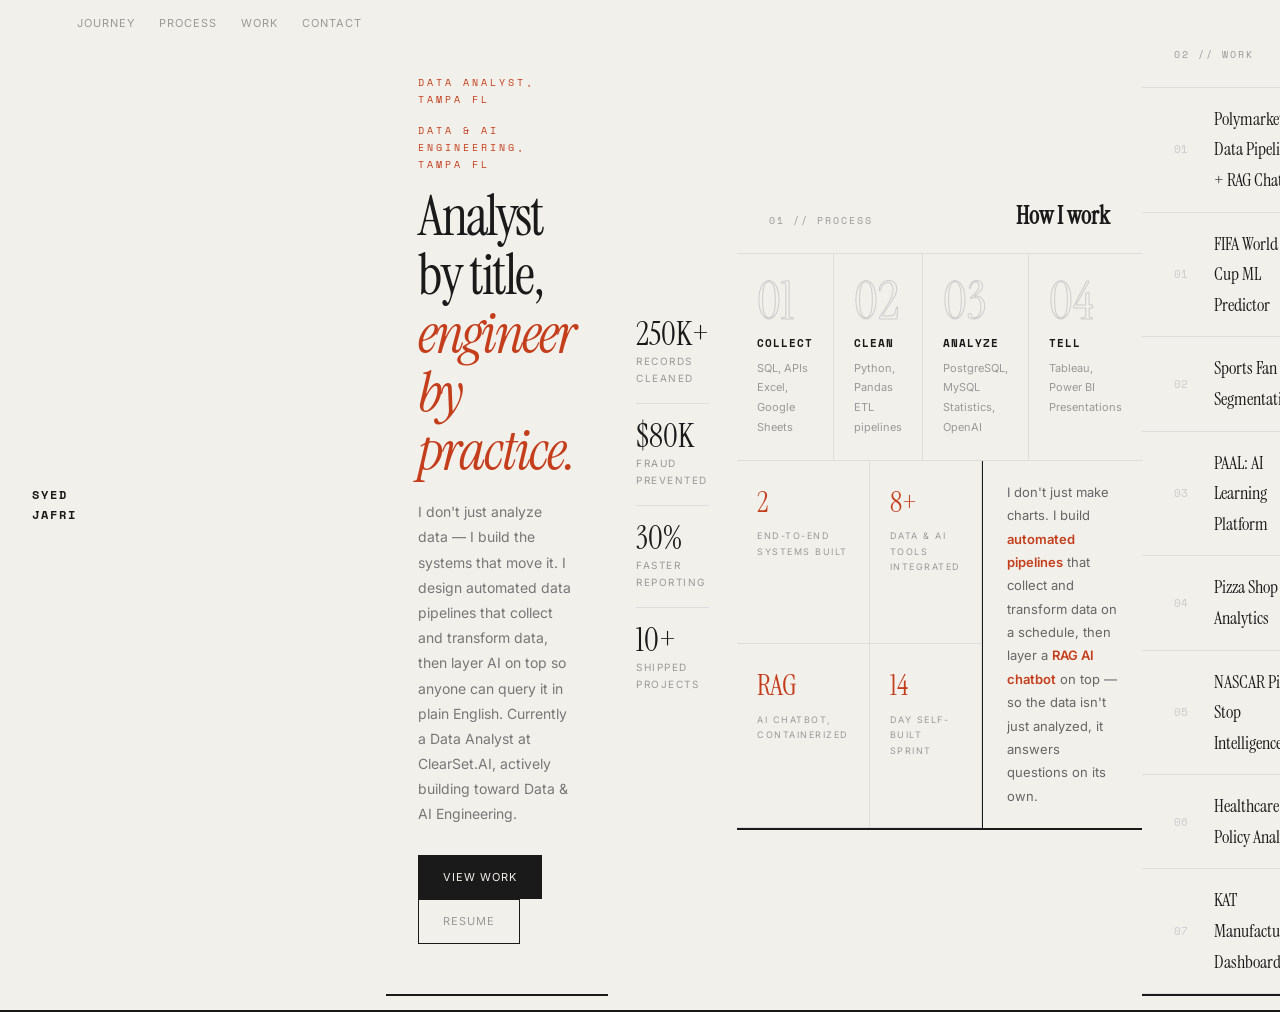
==== index.html @ 68abeccd "Revise hero section and add Polymarket project Updated hero section content and added new project li" ====
<!DOCTYPE html>
<html lang="en">
<head>
    <!-- Google tag (gtag.js) -->
<script async src="https://www.googletagmanager.com/gtag/js?id=G-CS3M7WJYBJ"></script>
<script>
  window.dataLayer = window.dataLayer || [];
  function gtag(){dataLayer.push(arguments);}
  gtag('js', new Date());
  gtag('config', 'G-CS3M7WJYBJ');
</script>

  <meta charset="UTF-8">
  <meta name="viewport" content="width=device-width, initial-scale=1.0">
  <title>Syed Ijtaba Jafri | Data Analyst</title>
  <meta name="description" content="Data analyst portfolio of Syed Ijtaba Jafri. SQL, Python, Tableau, Power BI.">
  <link rel="stylesheet" href="style.css">
</head>
<body>

<!-- NAV -->
<nav class="nav">
  <a href="#" class="nav-name">Syed Jafri</a>
  <div class="nav-links">
   <div class="nav-links">
    <a href="journey.html">Journey</a>
    <a href="#process">Process</a>
    <a href="#work">Work</a>
    <a href="#contact">Contact</a>
  </div>

<!-- HERO -->
<section class="hero">
  <div class="hero-main">
    <div class="hero-kicker">Data analyst, Tampa FL</div>
   <div class="hero-kicker">Data & AI Engineering, Tampa FL</div>
    <h1 class="hero-headline">Analyst by title,<br><em>engineer by practice.</em></h1>
    <p class="hero-desc">I don't just analyze data — I build the systems that move it. I design automated data pipelines that collect and transform data, then layer AI on top so anyone can query it in plain English. Currently a Data Analyst at ClearSet.AI, actively building toward Data & AI Engineering.</p>
      <a href="#work" class="btn primary">View work</a>
      <a href="Syed_Jafri_Resume.pdf" class="btn" target="_blank">Resume</a>
    </div>
  </div>
  <div class="hero-divider"></div>
  <div class="hero-sidebar">
    <div class="hero-stat">
      <div class="hero-stat-num">250K+</div>
      <div class="hero-stat-label">Records cleaned</div>
    </div>
    <div class="hero-stat">
      <div class="hero-stat-num">$80K</div>
      <div class="hero-stat-label">Fraud prevented</div>
    </div>
    <div class="hero-stat">
      <div class="hero-stat-num">30%</div>
      <div class="hero-stat-label">Faster reporting</div>
    </div>
    <div class="hero-stat">
      <div class="hero-stat-num">10+</div>
      <div class="hero-stat-label">Shipped projects</div>
    </div>
  </div>
</section>

<!-- MARQUEE -->
<div class="marquee">
<div class="marquee-inner">Python &bull; SQL &bull; dbt &bull; Airflow &bull; DuckDB &bull; Docker &bull; FastAPI &bull; RAG &bull; Vector DBs &bull; Gemini &bull; Chroma &bull; Pandas &bull; Tableau &bull; Power BI &nbsp;&nbsp;&nbsp;&nbsp;&nbsp;&nbsp; Python &bull; SQL &bull; dbt &bull; Airflow &bull; DuckDB &bull; Docker &bull; FastAPI &bull; RAG &bull; Vector DBs &bull; Gemini &bull; Chroma &bull; Pandas &bull; Tableau &bull; Power BI &nbsp;&nbsp;&nbsp;&nbsp;&nbsp;&nbsp;</div></div>

<!-- PROCESS -->
<section class="section" id="process">
  <div class="section-head">
    <span class="section-num">01 // Process</span>
    <h2 class="section-title">How I work</h2>
  </div>
  <div class="process-grid">
    <div class="process-step">
      <div class="process-num">01</div>
      <div class="process-name">Collect</div>
      <div class="process-tools">SQL, APIs<br>Excel, Google Sheets</div>
    </div>
    <div class="process-step">
      <div class="process-num">02</div>
      <div class="process-name">Clean</div>
      <div class="process-tools">Python, Pandas<br>ETL pipelines</div>
    </div>
    <div class="process-step">
      <div class="process-num">03</div>
      <div class="process-name">Analyze</div>
      <div class="process-tools">PostgreSQL, MySQL<br>Statistics, OpenAI</div>
    </div>
    <div class="process-step">
      <div class="process-num">04</div>
      <div class="process-name">Tell</div>
      <div class="process-tools">Tableau, Power BI<br>Presentations</div>
    </div>
  </div>
  <div class="impact-row">
    <div class="impact-stats">
     <div class="impact-stat">
        <div class="impact-stat-num">2</div>
        <div class="impact-stat-label">End-to-end systems built</div>
      </div>
      <div class="impact-stat">
        <div class="impact-stat-num">8+</div>
        <div class="impact-stat-label">Data & AI tools integrated</div>
      </div>
      <div class="impact-stat">
        <div class="impact-stat-num">RAG</div>
        <div class="impact-stat-label">AI chatbot, containerized</div>
      </div>
      <div class="impact-stat">
        <div class="impact-stat-num">14</div>
        <div class="impact-stat-label">Day self-built sprint</div>
      </div>
    </div>
    <div class="impact-divider"></div>
    <div class="impact-text">
<p>I don't just make charts. I build <strong>automated pipelines</strong> that collect and transform data on a schedule, then layer a <strong>RAG AI chatbot</strong> on top — so the data isn't just analyzed, it answers questions on its own.</p>    </div>
  </div>
</section>

<!-- PROJECTS -->
<section class="section" id="work">
  <div class="section-head">
    <span class="section-num">02 // Work</span>
    <h2 class="section-title">Projects</h2>
  </div>
    
<a href="journey.html" class="project-item">
    <span class="proj-idx">01</span>
    <span class="proj-name">Polymarket Data Pipeline + RAG Chatbot</span>
    <span class="proj-tags">Airflow, dbt, RAG, Docker</span>
    <span class="proj-year">2026</span>
    <span class="proj-arrow">&#8599;</span>
  </a>
    
  <a href="project-worldcup.html" class="project-item">
    <span class="proj-idx">01</span>
    <span class="proj-name">FIFA World Cup ML Predictor</span>
    <span class="proj-tags">Python, scikit-learn</span>
    <span class="proj-year">2025</span>
    <span class="proj-arrow">&#8599;</span>
  </a>

  <a href="project-sports.html" class="project-item">
    <span class="proj-idx">02</span>
    <span class="proj-name">Sports Fan Segmentation</span>
    <span class="proj-tags">MySQL, Tableau</span>
    <span class="proj-year">2025</span>
    <span class="proj-arrow">&#8599;</span>
  </a>

  <a href="project-paal.html" class="project-item">
    <span class="proj-idx">03</span>
    <span class="proj-name">PAAL: AI Learning Platform</span>
    <span class="proj-tags">React, OpenAI</span>
    <span class="proj-year">2025</span>
    <span class="proj-arrow">&#8599;</span>
  </a>

  <a href="project-pizza.html" class="project-item">
    <span class="proj-idx">04</span>
    <span class="proj-name">Pizza Shop Analytics</span>
    <span class="proj-tags">PostgreSQL, Power BI</span>
    <span class="proj-year">2025</span>
    <span class="proj-arrow">&#8599;</span>
  </a>

  <a href="project-nascar.html" class="project-item">
    <span class="proj-idx">05</span>
    <span class="proj-name">NASCAR Pit Stop Intelligence</span>
    <span class="proj-tags">Tableau, ETL</span>
    <span class="proj-year">2025</span>
    <span class="proj-arrow">&#8599;</span>
  </a>

  <a href="project-healthcare.html" class="project-item">
    <span class="proj-idx">06</span>
    <span class="proj-name">Healthcare Policy Analysis</span>
    <span class="proj-tags">Excel, VLOOKUP</span>
    <span class="proj-year">2024</span>
    <span class="proj-arrow">&#8599;</span>
  </a>

  <a href="project-manufacturing.html" class="project-item">
    <span class="proj-idx">07</span>
    <span class="proj-name">KAT Manufacturing Dashboard</span>
    <span class="proj-tags">Tableau, $100M rev</span>
    <span class="proj-year">2024</span>
    <span class="proj-arrow">&#8599;</span>
  </a>
</section>

<!-- WORK EXPERIENCE -->
<section class="section">
  <div class="section-head">
    <span class="section-num">03 // Experience</span>
    <h2 class="section-title">Company &amp; Research Work</h2>
  </div>

  <div class="project-item" style="cursor: default;">
    <span class="proj-idx">&#9670;</span>
    <span class="proj-name">Cluster Analysis Dashboard</span>
    <span class="proj-tags">Python, Power BI, OpenAI</span>
    <span class="proj-year">ClearSet.AI</span>
    <span class="proj-arrow"></span>
  </div>

  <div class="project-item" style="cursor: default;">
    <span class="proj-idx">&#9670;</span>
    <span class="proj-name">Research Data Dashboard</span>
    <span class="proj-tags">Power BI, Excel</span>
    <span class="proj-year">REACH Lab</span>
    <span class="proj-arrow"></span>
  </div>

  <div class="project-item" style="cursor: default;">
    <span class="proj-idx">&#9670;</span>
    <span class="proj-name">Visa Fraud Detection</span>
    <span class="proj-tags">SQL, Excel</span>
    <span class="proj-year">Veralegal</span>
    <span class="proj-arrow"></span>
  </div>
</section>

<!-- CONTACT -->
<footer class="footer" id="contact">
  <div class="footer-headline">Let's talk <em>data.</em></div>
  <div class="footer-links">
    <a href="mailto:syedijtaba.ij@gmail.com">syedijtaba.ij@gmail.com</a><br>
    <a href="https://linkedin.com/in/ijtabajafri" target="_blank">LinkedIn</a><br>
    <a href="https://github.com/syed-j" target="_blank">GitHub</a><br>
    <a href="Syed_Jafri_Resume.pdf" target="_blank">Download resume</a>
  </div>
</footer>

</body>
</html>
---- style.css ----
@import url('https://fonts.googleapis.com/css2?family=Instrument+Serif:ital@0;1&family=Space+Mono:wght@400;700&family=Inter:wght@400;500;600&display=swap');

*, *::before, *::after {
  margin: 0;
  padding: 0;
  box-sizing: border-box;
}

:root {
  --bg: #f2f0eb;
  --text: #1a1a1a;
  --accent: #c43e1c;
  --muted: #777;
  --faint: #999;
  --ghost: #ccc;
  --border: #1a1a1a;
  --border-light: #ddd;
  --card-bg: #fff;
  --serif: 'Instrument Serif', serif;
  --mono: 'Space Mono', monospace;
  --sans: 'Inter', system-ui, sans-serif;
}

html {
  scroll-behavior: smooth;
}

body {
  background: var(--bg);
  color: var(--text);
  font-family: var(--sans);
  font-size: 14px;
  line-height: 1.7;
  -webkit-font-smoothing: antialiased;
}

a {
  color: inherit;
  text-decoration: none;
}

img {
  max-width: 100%;
  display: block;
}

/* NAV */
.nav {
  display: flex;
  justify-content: space-between;
  align-items: center;
  padding: 14px 32px;
  border-bottom: 2px solid var(--border);
  position: sticky;
  top: 0;
  background: var(--bg);
  z-index: 100;
}

.nav-name {
  font-family: var(--mono);
  font-size: 12px;
  font-weight: 700;
  text-transform: uppercase;
  letter-spacing: 2px;
}

.nav-links {
  display: flex;
  gap: 24px;
}

.nav-links a {
  font-family: var(--sans);
  font-size: 11px;
  color: var(--faint);
  text-transform: uppercase;
  letter-spacing: 1px;
  transition: color 0.2s;
}

.nav-links a:hover {
  color: var(--text);
}

/* HERO */
.hero {
  display: grid;
  grid-template-columns: 5fr 1px 2fr;
  border-bottom: 2px solid var(--border);
}

.hero-main {
  padding: 60px 32px 50px;
}

.hero-divider {
  background: var(--border);
}

.hero-sidebar {
  padding: 28px;
  display: flex;
  flex-direction: column;
  justify-content: center;
}

.hero-kicker {
  font-family: var(--mono);
  font-size: 10px;
  color: var(--accent);
  text-transform: uppercase;
  letter-spacing: 3px;
  margin-bottom: 14px;
}

.hero-headline {
  font-family: var(--serif);
  font-size: 56px;
  font-weight: 400;
  line-height: 1.05;
  letter-spacing: -2px;
  margin-bottom: 18px;
}

.hero-headline em {
  font-style: italic;
  color: var(--accent);
}

.hero-desc {
  font-size: 14px;
  color: var(--muted);
  line-height: 1.8;
  max-width: 480px;
  margin-bottom: 28px;
}

.hero-btns {
  display: flex;
  gap: 12px;
}

.btn {
  font-family: var(--mono);
  font-size: 11px;
  text-transform: uppercase;
  letter-spacing: 1px;
  padding: 12px 24px;
  border: 1.5px solid var(--border);
  background: none;
  color: var(--text);
  cursor: pointer;
  transition: background 0.2s, color 0.2s;
  text-decoration: none;
  display: inline-block;
}

.btn:hover {
  background: var(--text);
  color: var(--bg);
}

.btn.primary {
  background: var(--text);
  color: var(--bg);
}

.btn.primary:hover {
  background: var(--accent);
  border-color: var(--accent);
}

.hero-stat {
  padding: 16px 0;
  border-bottom: 0.5px solid var(--border-light);
}

.hero-stat:last-child {
  border-bottom: none;
}

.hero-stat-num {
  font-family: var(--serif);
  font-size: 32px;
  line-height: 1;
}

.hero-stat-label {
  font-family: var(--sans);
  font-size: 10px;
  color: var(--faint);
  text-transform: uppercase;
  letter-spacing: 1.5px;
  margin-top: 3px;
}

/* MARQUEE */
.marquee {
  overflow: hidden;
  padding: 11px 0;
  border-bottom: 2px solid var(--border);
  white-space: nowrap;
  background: var(--text);
}

.marquee-inner {
  display: inline-block;
  animation: marquee-scroll 25s linear infinite;
  font-family: var(--mono);
  font-size: 11px;
  color: var(--bg);
  letter-spacing: 3px;
  text-transform: uppercase;
  opacity: 0.6;
}

@keyframes marquee-scroll {
  0% { transform: translateX(0); }
  100% { transform: translateX(-50%); }
}

/* SECTIONS */
.section {
  border-bottom: 2px solid var(--border);
}

.section-head {
  display: flex;
  justify-content: space-between;
  align-items: baseline;
  padding: 16px 32px;
  border-bottom: 0.5px solid var(--border-light);
}

.section-num {
  font-family: var(--mono);
  font-size: 10px;
  color: var(--faint);
  text-transform: uppercase;
  letter-spacing: 2px;
}

.section-title {
  font-family: var(--serif);
  font-size: 24px;
}

/* PROCESS */
.process-grid {
  display: grid;
  grid-template-columns: repeat(4, 1fr);
}

.process-step {
  padding: 22px 20px;
  border-right: 1px solid var(--border-light);
}

.process-step:last-child {
  border-right: none;
}

.process-num {
  font-family: var(--serif);
  font-size: 52px;
  color: var(--bg);
  -webkit-text-stroke: 1px var(--ghost);
  line-height: 1;
  margin-bottom: 6px;
}

.process-name {
  font-family: var(--mono);
  font-size: 11px;
  font-weight: 700;
  text-transform: uppercase;
  letter-spacing: 1px;
  margin-bottom: 6px;
}

.process-tools {
  font-size: 11px;
  color: var(--faint);
  line-height: 1.8;
}

/* IMPACT ROW */
.impact-row {
  display: grid;
  grid-template-columns: 1fr 1px 2fr;
  border-top: 1px solid var(--border-light);
}

.impact-stats {
  display: grid;
  grid-template-columns: 1fr 1fr;
}

.impact-divider {
  background: var(--border);
}

.impact-stat {
  padding: 18px 20px;
  border-right: 0.5px solid var(--border-light);
  border-bottom: 0.5px solid var(--border-light);
}

.impact-stat-num {
  font-family: var(--serif);
  font-size: 28px;
  color: var(--accent);
}

.impact-stat-label {
  font-family: var(--sans);
  font-size: 9px;
  color: var(--faint);
  text-transform: uppercase;
  letter-spacing: 1.5px;
  margin-top: 2px;
}

.impact-text {
  padding: 20px 24px;
  display: flex;
  align-items: center;
}

.impact-text p {
  font-size: 13px;
  color: #666;
  line-height: 1.8;
}

.impact-text strong {
  color: var(--accent);
  font-weight: 600;
}

/* PROJECT LIST */
.project-item {
  display: grid;
  grid-template-columns: 40px 1fr 180px 80px 30px;
  align-items: center;
  padding: 16px 32px;
  border-bottom: 0.5px solid var(--border-light);
  transition: background 0.15s, padding-left 0.15s;
  text-decoration: none;
  color: var(--text);
}

.project-item:hover {
  background: rgba(0, 0, 0, 0.02);
  padding-left: 40px;
}

.proj-idx {
  font-family: var(--mono);
  font-size: 11px;
  color: var(--ghost);
}

.proj-name {
  font-family: var(--serif);
  font-size: 18px;
}

.proj-tags {
  font-family: var(--mono);
  font-size: 10px;
  color: #aaa;
  text-align: right;
}

.proj-year {
  font-family: var(--sans);
  font-size: 11px;
  color: var(--ghost);
  text-align: right;
}

.proj-arrow {
  color: var(--accent);
  font-size: 16px;
  text-align: right;
  transition: transform 0.2s;
}

.project-item:hover .proj-arrow {
  transform: translate(3px, -3px);
}

/* FOOTER / CONTACT */
.footer {
  padding: 32px;
  display: flex;
  justify-content: space-between;
  align-items: center;
}

.footer-headline {
  font-family: var(--serif);
  font-size: 32px;
}

.footer-headline em {
  font-style: italic;
  color: var(--accent);
}

.footer-links {
  font-family: var(--mono);
  font-size: 10px;
  color: var(--faint);
  text-align: right;
  line-height: 2.4;
  text-transform: uppercase;
  letter-spacing: 1px;
}

.footer-links a {
  border-bottom: 1px solid var(--border-light);
  transition: border-color 0.2s, color 0.2s;
}

.footer-links a:hover {
  color: var(--accent);
  border-color: var(--accent);
}

/* ===========================
   PROJECT DETAIL PAGES
   =========================== */

.detail-hero {
  padding: 20px 32px 28px;
  border-bottom: 2px solid var(--border);
}

.detail-back {
  font-family: var(--mono);
  font-size: 10px;
  color: var(--accent);
  text-transform: uppercase;
  letter-spacing: 1px;
  display: inline-flex;
  align-items: center;
  gap: 6px;
  margin-bottom: 16px;
  transition: gap 0.2s;
}

.detail-back:hover {
  gap: 10px;
}

.detail-title {
  font-family: var(--serif);
  font-size: 36px;
  letter-spacing: -1px;
  margin-bottom: 8px;
  line-height: 1.15;
}

.detail-subtitle {
  font-size: 14px;
  color: var(--muted);
  line-height: 1.7;
  max-width: 640px;
  margin-bottom: 16px;
}

.detail-meta {
  font-family: var(--mono);
  font-size: 10px;
  color: #aaa;
  display: flex;
  flex-wrap: wrap;
  gap: 16px;
}

.detail-tags {
  display: flex;
  flex-wrap: wrap;
  gap: 8px;
  margin-top: 16px;
}

.detail-tag {
  font-family: var(--mono);
  font-size: 10px;
  padding: 4px 10px;
  border: 1px solid var(--border-light);
  text-transform: uppercase;
  letter-spacing: 1px;
  color: var(--muted);
}

/* Stats bar */
.detail-stats-bar {
  display: grid;
  grid-template-columns: repeat(auto-fit, minmax(100px, 1fr));
  border-bottom: 2px solid var(--border);
}

.detail-stat {
  padding: 20px 24px;
  border-right: 0.5px solid var(--border-light);
  text-align: center;
}

.detail-stat:last-child {
  border-right: none;
}

.detail-stat-num {
  font-family: var(--serif);
  font-size: 28px;
  color: var(--accent);
  line-height: 1;
}

.detail-stat-label {
  font-size: 10px;
  color: var(--faint);
  text-transform: uppercase;
  letter-spacing: 1px;
  margin-top: 4px;
}

/* Content sections */
.detail-section {
  padding: 32px;
  border-bottom: 0.5px solid var(--border-light);
}

.detail-section:last-child {
  border-bottom: 2px solid var(--border);
}

.detail-section-tag {
  font-family: var(--mono);
  font-size: 10px;
  color: var(--faint);
  text-transform: uppercase;
  letter-spacing: 2px;
  margin-bottom: 8px;
}

.detail-section-title {
  font-family: var(--serif);
  font-size: 24px;
  margin-bottom: 16px;
}

.detail-section p {
  font-size: 14px;
  color: #555;
  line-height: 1.8;
  max-width: 680px;
  margin-bottom: 16px;
}

.detail-section p:last-child {
  margin-bottom: 0;
}

/* Two column layout */
.detail-columns {
  display: grid;
  grid-template-columns: 1fr 1px 1fr;
  border-bottom: 0.5px solid var(--border-light);
}

.detail-col {
  padding: 28px 32px;
}

.detail-col-divider {
  background: var(--border);
}

.detail-col-head {
  font-family: var(--mono);
  font-size: 10px;
  font-weight: 700;
  text-transform: uppercase;
  letter-spacing: 2px;
  margin-bottom: 12px;
}

.detail-col p {
  font-size: 13px;
  color: #666;
  line-height: 1.8;
}

/* Tables */
.detail-table {
  width: 100%;
  border-collapse: collapse;
  font-size: 13px;
  margin: 16px 0;
}

.detail-table th {
  font-family: var(--mono);
  font-size: 10px;
  text-transform: uppercase;
  letter-spacing: 1px;
  text-align: left;
  padding: 10px 12px;
  border-bottom: 1.5px solid var(--border);
  color: var(--faint);
  font-weight: 400;
}

.detail-table td {
  padding: 10px 12px;
  border-bottom: 0.5px solid var(--border-light);
  color: #555;
}

.detail-table tr:last-child td {
  border-bottom: none;
}

/* Timeline / phases */
.phase-grid {
  display: grid;
  gap: 0;
}

.phase-item {
  display: grid;
  grid-template-columns: 140px 1fr;
  border-bottom: 0.5px solid var(--border-light);
}

.phase-item:last-child {
  border-bottom: none;
}

.phase-label {
  padding: 16px 20px;
  border-right: 1px solid var(--border-light);
  font-family: var(--mono);
  font-size: 10px;
  color: var(--faint);
  text-transform: uppercase;
  letter-spacing: 1px;
}

.phase-content {
  padding: 16px 20px;
}

.phase-title {
  font-family: var(--serif);
  font-size: 17px;
  margin-bottom: 6px;
}

.phase-desc {
  font-size: 13px;
  color: #666;
  line-height: 1.7;
}

/* Insight cards */
.insights-grid {
  display: grid;
  grid-template-columns: 1fr 1fr;
  gap: 0;
}

.insight {
  padding: 24px;
  border-right: 0.5px solid var(--border-light);
  border-bottom: 0.5px solid var(--border-light);
}

.insight:nth-child(2n) {
  border-right: none;
}

.insight-title {
  font-family: var(--serif);
  font-size: 17px;
  margin-bottom: 8px;
}

.insight-text {
  font-size: 13px;
  color: #666;
  line-height: 1.7;
}

/* Persona / feature cards */
.card-grid {
  display: grid;
  grid-template-columns: repeat(auto-fit, minmax(140px, 1fr));
  gap: 0;
}

.card {
  padding: 20px;
  border-right: 0.5px solid var(--border-light);
  border-bottom: 0.5px solid var(--border-light);
}

.card:last-child {
  border-right: none;
}

.card-title {
  font-family: var(--mono);
  font-size: 11px;
  font-weight: 700;
  text-transform: uppercase;
  letter-spacing: 1px;
  margin-bottom: 8px;
}

.card-label {
  font-size: 10px;
  color: var(--accent);
  text-transform: uppercase;
  letter-spacing: 1px;
  margin-bottom: 10px;
}

.card-detail {
  font-size: 12px;
  color: #666;
  line-height: 1.6;
}

/* Code blocks */
.code-block {
  font-family: var(--mono);
  font-size: 11px;
  background: var(--text);
  color: var(--bg);
  padding: 16px 20px;
  line-height: 1.8;
  overflow-x: auto;
  margin: 16px 0;
}

/* Progress bars (policy adoption etc) */
.bar-item {
  display: grid;
  grid-template-columns: 200px 1fr 60px;
  align-items: center;
  gap: 12px;
  padding: 6px 0;
  border-bottom: 0.5px solid var(--border-light);
}

.bar-label {
  font-size: 12px;
  color: #555;
}

.bar-track {
  height: 6px;
  background: var(--border-light);
  position: relative;
}

.bar-fill {
  height: 100%;
  background: var(--accent);
}

.bar-value {
  font-family: var(--mono);
  font-size: 11px;
  color: var(--faint);
  text-align: right;
}

/* Dashboard images */
.detail-image {
  width: 100%;
  border: 1px solid var(--border-light);
  margin: 16px 0;
}

/* Models comparison */
.model-grid {
  display: grid;
  grid-template-columns: repeat(3, 1fr);
  gap: 0;
}

.model-card {
  padding: 24px;
  border-right: 0.5px solid var(--border-light);
}

.model-card:last-child {
  border-right: none;
}

.model-card.selected {
  border-top: 3px solid var(--accent);
}

.model-name {
  font-family: var(--serif);
  font-size: 17px;
  margin-bottom: 4px;
}

.model-score {
  font-family: var(--serif);
  font-size: 28px;
  color: var(--accent);
  margin-bottom: 8px;
}

.model-desc {
  font-size: 12px;
  color: #666;
  line-height: 1.6;
}

/* Prediction ranking */
.rank-item {
  display: grid;
  grid-template-columns: 40px 1fr 100px;
  align-items: center;
  padding: 14px 20px;
  border-bottom: 0.5px solid var(--border-light);
}

.rank-pos {
  font-family: var(--serif);
  font-size: 24px;
  color: var(--ghost);
}

.rank-name {
  font-family: var(--serif);
  font-size: 18px;
}

.rank-value {
  font-family: var(--mono);
  font-size: 12px;
  color: var(--accent);
  text-align: right;
}

/* Tech stack footer */
.tech-stack {
  padding: 24px 32px;
  display: flex;
  flex-wrap: wrap;
  gap: 8px;
  border-bottom: 2px solid var(--border);
}

.tech-tag {
  font-family: var(--mono);
  font-size: 10px;
  padding: 5px 12px;
  border: 1px solid var(--border-light);
  text-transform: uppercase;
  letter-spacing: 1px;
  color: var(--muted);
}

/* KPI cards */
.kpi-grid {
  display: grid;
  grid-template-columns: repeat(auto-fit, minmax(200px, 1fr));
  gap: 0;
}

.kpi {
  padding: 24px;
  border-right: 0.5px solid var(--border-light);
  border-bottom: 0.5px solid var(--border-light);
}

.kpi:last-child {
  border-right: none;
}

.kpi-label {
  font-family: var(--mono);
  font-size: 10px;
  color: var(--faint);
  text-transform: uppercase;
  letter-spacing: 1px;
  margin-bottom: 6px;
}

.kpi-title {
  font-family: var(--serif);
  font-size: 17px;
  margin-bottom: 8px;
}

.kpi-desc {
  font-size: 12px;
  color: #666;
  line-height: 1.6;
  margin-bottom: 10px;
}

.kpi-formula {
  font-family: var(--mono);
  font-size: 10px;
  color: var(--faint);
  padding: 8px 12px;
  background: rgba(0,0,0,0.03);
  border-left: 2px solid var(--accent);
}

/* Division / category stats */
.stat-row {
  display: grid;
  grid-template-columns: 1fr 100px 60px;
  align-items: center;
  padding: 10px 20px;
  border-bottom: 0.5px solid var(--border-light);
}

.stat-row:last-child {
  border-bottom: none;
}

.stat-name {
  font-size: 13px;
  color: #555;
}

.stat-value {
  font-family: var(--mono);
  font-size: 13px;
  color: var(--text);
  text-align: right;
}

.stat-pct {
  font-family: var(--mono);
  font-size: 11px;
  color: var(--faint);
  text-align: right;
}

/* Responsive */
@media (max-width: 768px) {
  .hero {
    grid-template-columns: 1fr;
  }

  .hero-divider {
    height: 1px;
    width: 100%;
  }

  .hero-sidebar {
    flex-direction: row;
    flex-wrap: wrap;
    gap: 16px;
    padding: 20px 32px;
    border-top: 2px solid var(--border);
  }

  .hero-stat {
    border-bottom: none;
    padding: 0;
  }

  .hero-headline {
    font-size: 36px;
    letter-spacing: -1px;
  }

  .process-grid {
    grid-template-columns: 1fr 1fr;
  }

  .process-step {
    border-bottom: 1px solid var(--border-light);
  }

  .impact-row {
    grid-template-columns: 1fr;
  }

  .impact-divider {
    height: 1px;
    width: 100%;
  }

  .project-item {
    grid-template-columns: 30px 1fr 30px;
    padding: 14px 20px;
  }

  .proj-tags,
  .proj-year {
    display: none;
  }

  .section-head {
    padding: 14px 20px;
  }

  .detail-columns {
    grid-template-columns: 1fr;
  }

  .detail-col-divider {
    height: 1px;
    width: 100%;
  }

  .insights-grid {
    grid-template-columns: 1fr;
  }

  .model-grid {
    grid-template-columns: 1fr;
  }

  .card-grid {
    grid-template-columns: 1fr 1fr;
  }

  .footer {
    flex-direction: column;
    gap: 20px;
    text-align: center;
  }

  .footer-links {
    text-align: center;
  }

  .nav {
    padding: 12px 20px;
  }

  .hero-main {
    padding: 40px 20px 32px;
  }

  .detail-hero {
    padding: 16px 20px 24px;
  }

  .detail-title {
    font-size: 28px;
  }

  .detail-section {
    padding: 24px 20px;
  }

  .detail-stats-bar {
    grid-template-columns: repeat(2, 1fr);
  }

  .bar-item {
    grid-template-columns: 1fr 60px;
  }

  .bar-label {
    grid-column: 1 / -1;
  }
}
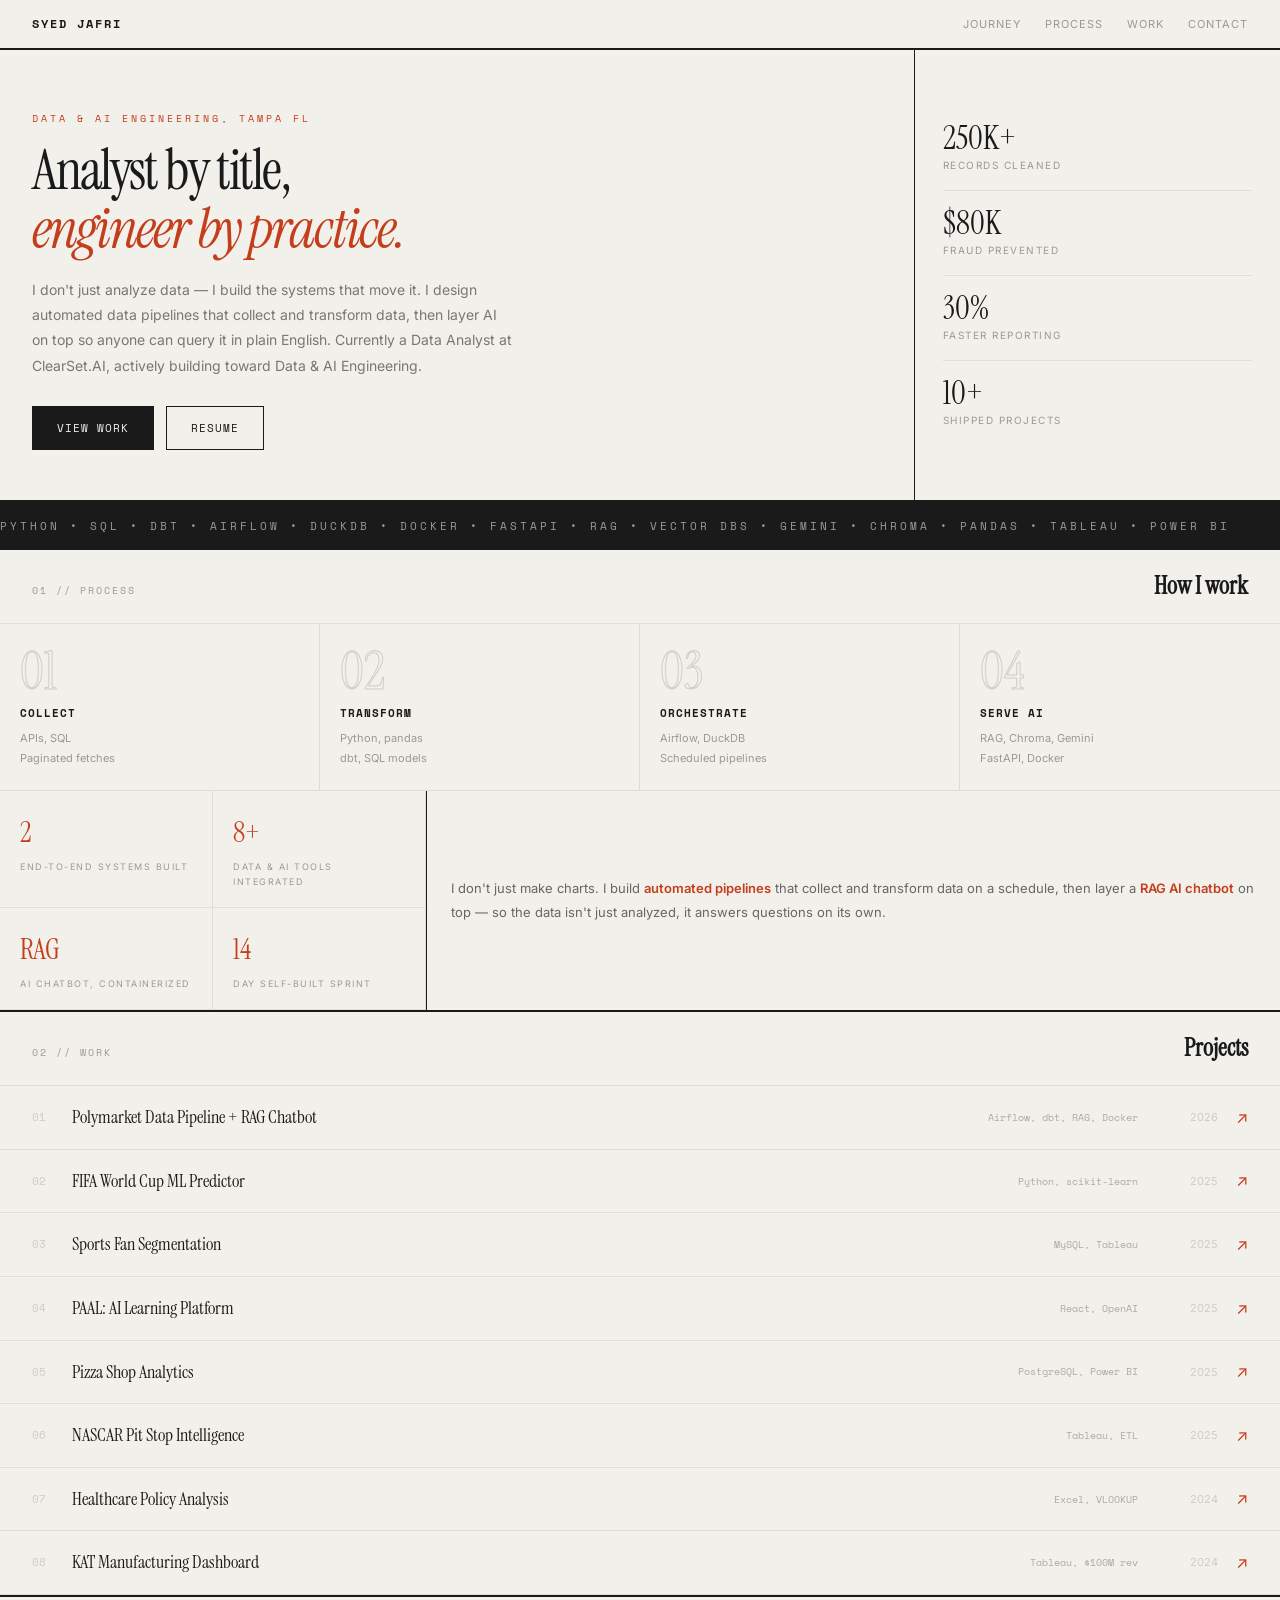
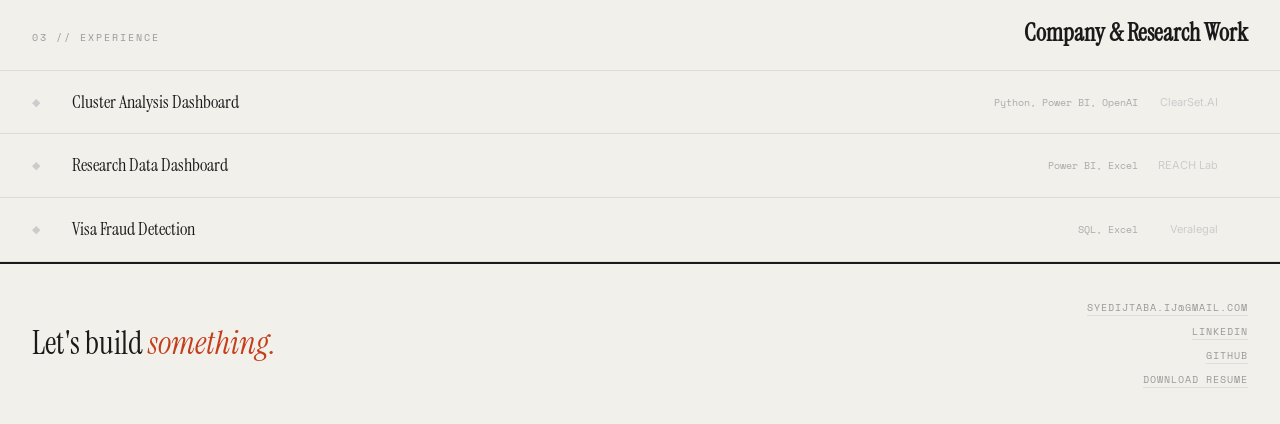
==== commit ea4df444: "Revise HTML structure and content updates Updated the title and meta description for improved clarit" ====
--- a/index.html
+++ b/index.html
@@ -10,10 +10,11 @@
   gtag('config', 'G-CS3M7WJYBJ');
 </script>
 
+
   <meta charset="UTF-8">
   <meta name="viewport" content="width=device-width, initial-scale=1.0">
-  <title>Syed Ijtaba Jafri | Data Analyst</title>
-  <meta name="description" content="Data analyst portfolio of Syed Ijtaba Jafri. SQL, Python, Tableau, Power BI.">
+  <title>Syed Ijtaba Jafri | Data & AI Engineering</title>
+  <meta name="description" content="Portfolio of Syed Ijtaba Jafri. Building data pipelines and AI applications — Python, SQL, dbt, Airflow, RAG, Docker.">
   <link rel="stylesheet" href="style.css">
 </head>
 <body>
@@ -22,22 +23,22 @@
 <nav class="nav">
   <a href="#" class="nav-name">Syed Jafri</a>
   <div class="nav-links">
-   <div class="nav-links">
     <a href="journey.html">Journey</a>
     <a href="#process">Process</a>
     <a href="#work">Work</a>
     <a href="#contact">Contact</a>
   </div>
+</nav>
 
 <!-- HERO -->
 <section class="hero">
   <div class="hero-main">
-    <div class="hero-kicker">Data analyst, Tampa FL</div>
-   <div class="hero-kicker">Data & AI Engineering, Tampa FL</div>
+    <div class="hero-kicker">Data &amp; AI Engineering, Tampa FL</div>
     <h1 class="hero-headline">Analyst by title,<br><em>engineer by practice.</em></h1>
-    <p class="hero-desc">I don't just analyze data — I build the systems that move it. I design automated data pipelines that collect and transform data, then layer AI on top so anyone can query it in plain English. Currently a Data Analyst at ClearSet.AI, actively building toward Data & AI Engineering.</p>
+    <p class="hero-desc">I don't just analyze data — I build the systems that move it. I design automated data pipelines that collect and transform data, then layer AI on top so anyone can query it in plain English. Currently a Data Analyst at ClearSet.AI, actively building toward Data &amp; AI Engineering.</p>
+    <div class="hero-btns">
       <a href="#work" class="btn primary">View work</a>
-      <a href="Syed_Jafri_Resume.pdf" class="btn" target="_blank">Resume</a>
+      <a href="Syed_Resume_new.pdf" class="btn" target="_blank">Resume</a>
     </div>
   </div>
   <div class="hero-divider"></div>
@@ -63,7 +64,8 @@
 
 <!-- MARQUEE -->
 <div class="marquee">
-<div class="marquee-inner">Python &bull; SQL &bull; dbt &bull; Airflow &bull; DuckDB &bull; Docker &bull; FastAPI &bull; RAG &bull; Vector DBs &bull; Gemini &bull; Chroma &bull; Pandas &bull; Tableau &bull; Power BI &nbsp;&nbsp;&nbsp;&nbsp;&nbsp;&nbsp; Python &bull; SQL &bull; dbt &bull; Airflow &bull; DuckDB &bull; Docker &bull; FastAPI &bull; RAG &bull; Vector DBs &bull; Gemini &bull; Chroma &bull; Pandas &bull; Tableau &bull; Power BI &nbsp;&nbsp;&nbsp;&nbsp;&nbsp;&nbsp;</div></div>
+  <div class="marquee-inner">Python &bull; SQL &bull; dbt &bull; Airflow &bull; DuckDB &bull; Docker &bull; FastAPI &bull; RAG &bull; Vector DBs &bull; Gemini &bull; Chroma &bull; Pandas &bull; Tableau &bull; Power BI &nbsp;&nbsp;&nbsp;&nbsp;&nbsp;&nbsp; Python &bull; SQL &bull; dbt &bull; Airflow &bull; DuckDB &bull; Docker &bull; FastAPI &bull; RAG &bull; Vector DBs &bull; Gemini &bull; Chroma &bull; Pandas &bull; Tableau &bull; Power BI &nbsp;&nbsp;&nbsp;&nbsp;&nbsp;&nbsp;</div>
+</div>
 
 <!-- PROCESS -->
 <section class="section" id="process">
@@ -75,33 +77,33 @@
     <div class="process-step">
       <div class="process-num">01</div>
       <div class="process-name">Collect</div>
-      <div class="process-tools">SQL, APIs<br>Excel, Google Sheets</div>
+      <div class="process-tools">APIs, SQL<br>Paginated fetches</div>
     </div>
     <div class="process-step">
       <div class="process-num">02</div>
-      <div class="process-name">Clean</div>
-      <div class="process-tools">Python, Pandas<br>ETL pipelines</div>
+      <div class="process-name">Transform</div>
+      <div class="process-tools">Python, pandas<br>dbt, SQL models</div>
     </div>
     <div class="process-step">
       <div class="process-num">03</div>
-      <div class="process-name">Analyze</div>
-      <div class="process-tools">PostgreSQL, MySQL<br>Statistics, OpenAI</div>
+      <div class="process-name">Orchestrate</div>
+      <div class="process-tools">Airflow, DuckDB<br>Scheduled pipelines</div>
     </div>
     <div class="process-step">
       <div class="process-num">04</div>
-      <div class="process-name">Tell</div>
-      <div class="process-tools">Tableau, Power BI<br>Presentations</div>
+      <div class="process-name">Serve AI</div>
+      <div class="process-tools">RAG, Chroma, Gemini<br>FastAPI, Docker</div>
     </div>
   </div>
   <div class="impact-row">
     <div class="impact-stats">
-     <div class="impact-stat">
+      <div class="impact-stat">
         <div class="impact-stat-num">2</div>
         <div class="impact-stat-label">End-to-end systems built</div>
       </div>
       <div class="impact-stat">
         <div class="impact-stat-num">8+</div>
-        <div class="impact-stat-label">Data & AI tools integrated</div>
+        <div class="impact-stat-label">Data &amp; AI tools integrated</div>
       </div>
       <div class="impact-stat">
         <div class="impact-stat-num">RAG</div>
@@ -114,7 +116,8 @@
     </div>
     <div class="impact-divider"></div>
     <div class="impact-text">
-<p>I don't just make charts. I build <strong>automated pipelines</strong> that collect and transform data on a schedule, then layer a <strong>RAG AI chatbot</strong> on top — so the data isn't just analyzed, it answers questions on its own.</p>    </div>
+      <p>I don't just make charts. I build <strong>automated pipelines</strong> that collect and transform data on a schedule, then layer a <strong>RAG AI chatbot</strong> on top — so the data isn't just analyzed, it answers questions on its own.</p>
+    </div>
   </div>
 </section>
 
@@ -124,17 +127,17 @@
     <span class="section-num">02 // Work</span>
     <h2 class="section-title">Projects</h2>
   </div>
-    
-<a href="journey.html" class="project-item">
+
+  <a href="journey.html" class="project-item">
     <span class="proj-idx">01</span>
     <span class="proj-name">Polymarket Data Pipeline + RAG Chatbot</span>
     <span class="proj-tags">Airflow, dbt, RAG, Docker</span>
     <span class="proj-year">2026</span>
     <span class="proj-arrow">&#8599;</span>
   </a>
-    
+
   <a href="project-worldcup.html" class="project-item">
-    <span class="proj-idx">01</span>
+    <span class="proj-idx">02</span>
     <span class="proj-name">FIFA World Cup ML Predictor</span>
     <span class="proj-tags">Python, scikit-learn</span>
     <span class="proj-year">2025</span>
@@ -142,7 +145,7 @@
   </a>
 
   <a href="project-sports.html" class="project-item">
-    <span class="proj-idx">02</span>
+    <span class="proj-idx">03</span>
     <span class="proj-name">Sports Fan Segmentation</span>
     <span class="proj-tags">MySQL, Tableau</span>
     <span class="proj-year">2025</span>
@@ -150,7 +153,7 @@
   </a>
 
   <a href="project-paal.html" class="project-item">
-    <span class="proj-idx">03</span>
+    <span class="proj-idx">04</span>
     <span class="proj-name">PAAL: AI Learning Platform</span>
     <span class="proj-tags">React, OpenAI</span>
     <span class="proj-year">2025</span>
@@ -158,7 +161,7 @@
   </a>
 
   <a href="project-pizza.html" class="project-item">
-    <span class="proj-idx">04</span>
+    <span class="proj-idx">05</span>
     <span class="proj-name">Pizza Shop Analytics</span>
     <span class="proj-tags">PostgreSQL, Power BI</span>
     <span class="proj-year">2025</span>
@@ -166,7 +169,7 @@
   </a>
 
   <a href="project-nascar.html" class="project-item">
-    <span class="proj-idx">05</span>
+    <span class="proj-idx">06</span>
     <span class="proj-name">NASCAR Pit Stop Intelligence</span>
     <span class="proj-tags">Tableau, ETL</span>
     <span class="proj-year">2025</span>
@@ -174,7 +177,7 @@
   </a>
 
   <a href="project-healthcare.html" class="project-item">
-    <span class="proj-idx">06</span>
+    <span class="proj-idx">07</span>
     <span class="proj-name">Healthcare Policy Analysis</span>
     <span class="proj-tags">Excel, VLOOKUP</span>
     <span class="proj-year">2024</span>
@@ -182,7 +185,7 @@
   </a>
 
   <a href="project-manufacturing.html" class="project-item">
-    <span class="proj-idx">07</span>
+    <span class="proj-idx">08</span>
     <span class="proj-name">KAT Manufacturing Dashboard</span>
     <span class="proj-tags">Tableau, $100M rev</span>
     <span class="proj-year">2024</span>
@@ -224,12 +227,12 @@
 
 <!-- CONTACT -->
 <footer class="footer" id="contact">
-  <div class="footer-headline">Let's talk <em>data.</em></div>
+  <div class="footer-headline">Let's build <em>something.</em></div>
   <div class="footer-links">
     <a href="mailto:syedijtaba.ij@gmail.com">syedijtaba.ij@gmail.com</a><br>
     <a href="https://linkedin.com/in/ijtabajafri" target="_blank">LinkedIn</a><br>
     <a href="https://github.com/syed-j" target="_blank">GitHub</a><br>
-    <a href="Syed_Jafri_Resume.pdf" target="_blank">Download resume</a>
+    <a href="Syed_Resume_new.pdf" target="_blank">Download resume</a>
   </div>
 </footer>
 
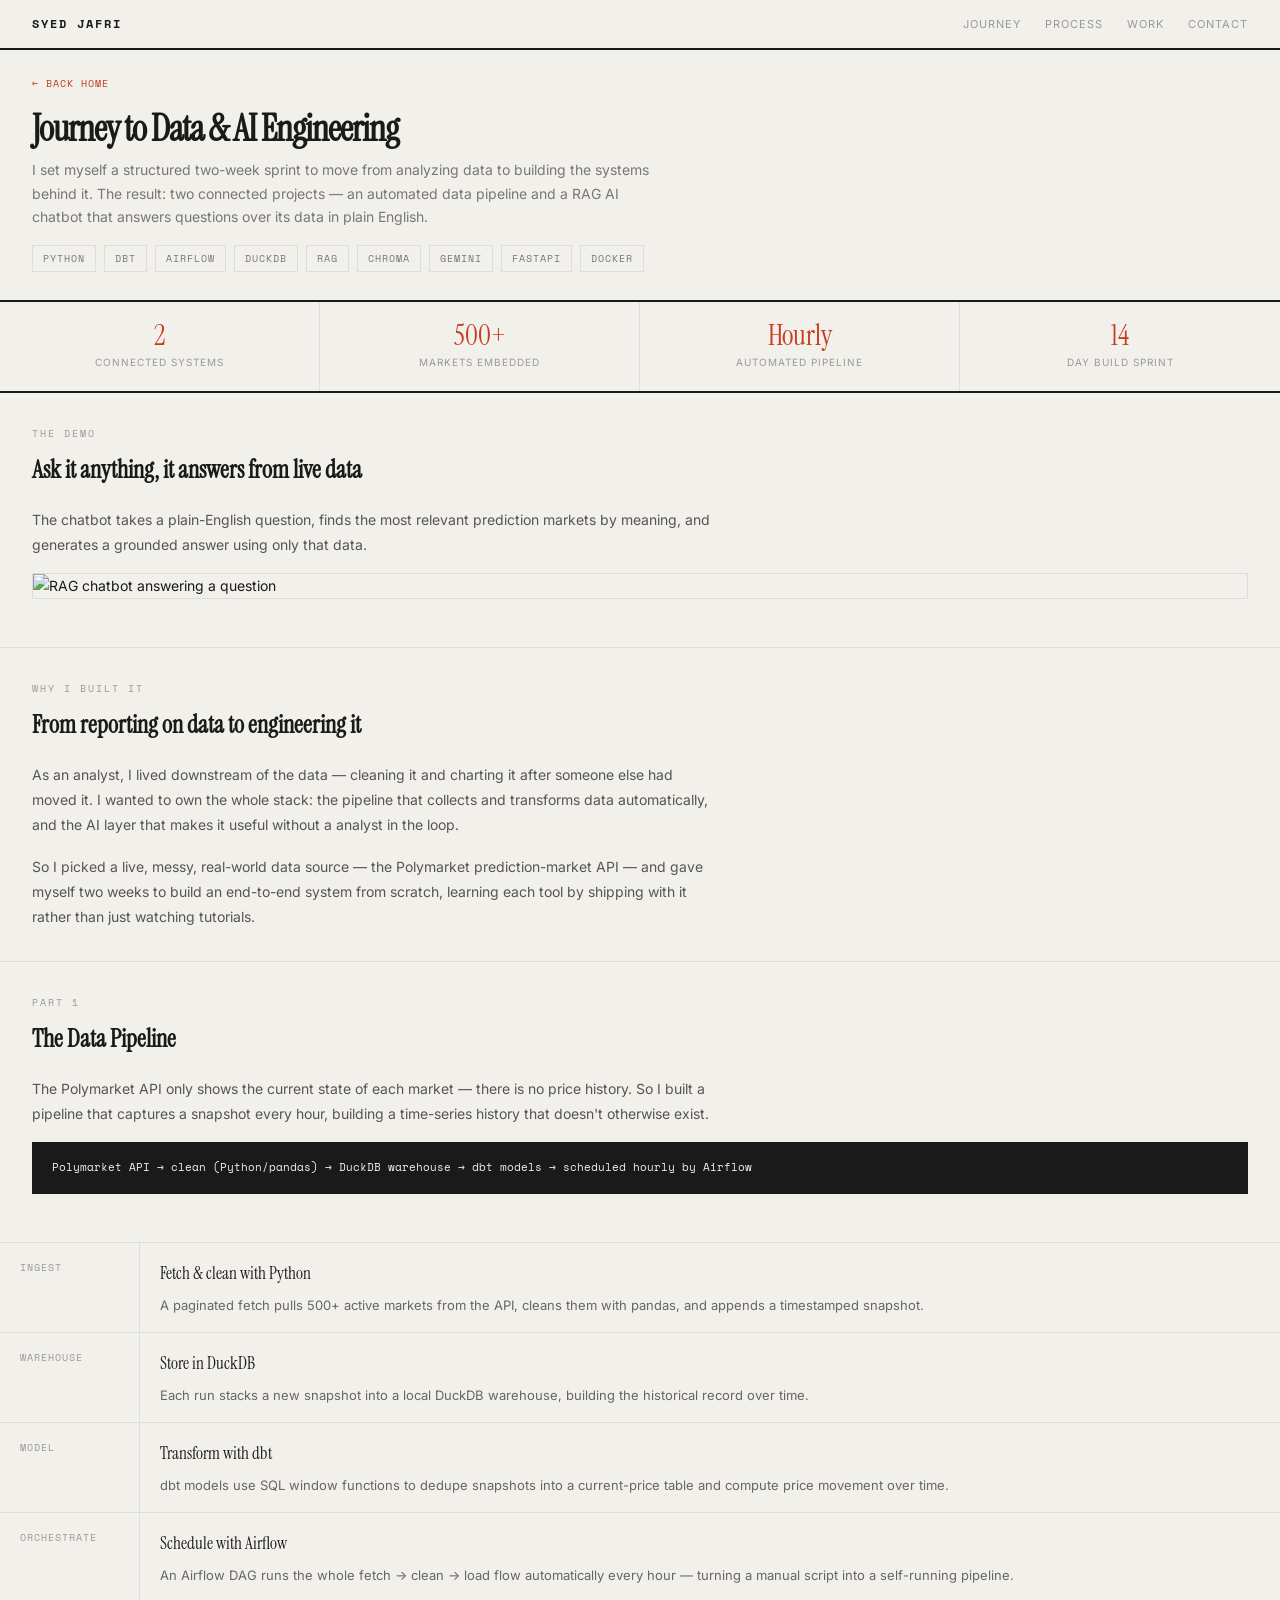
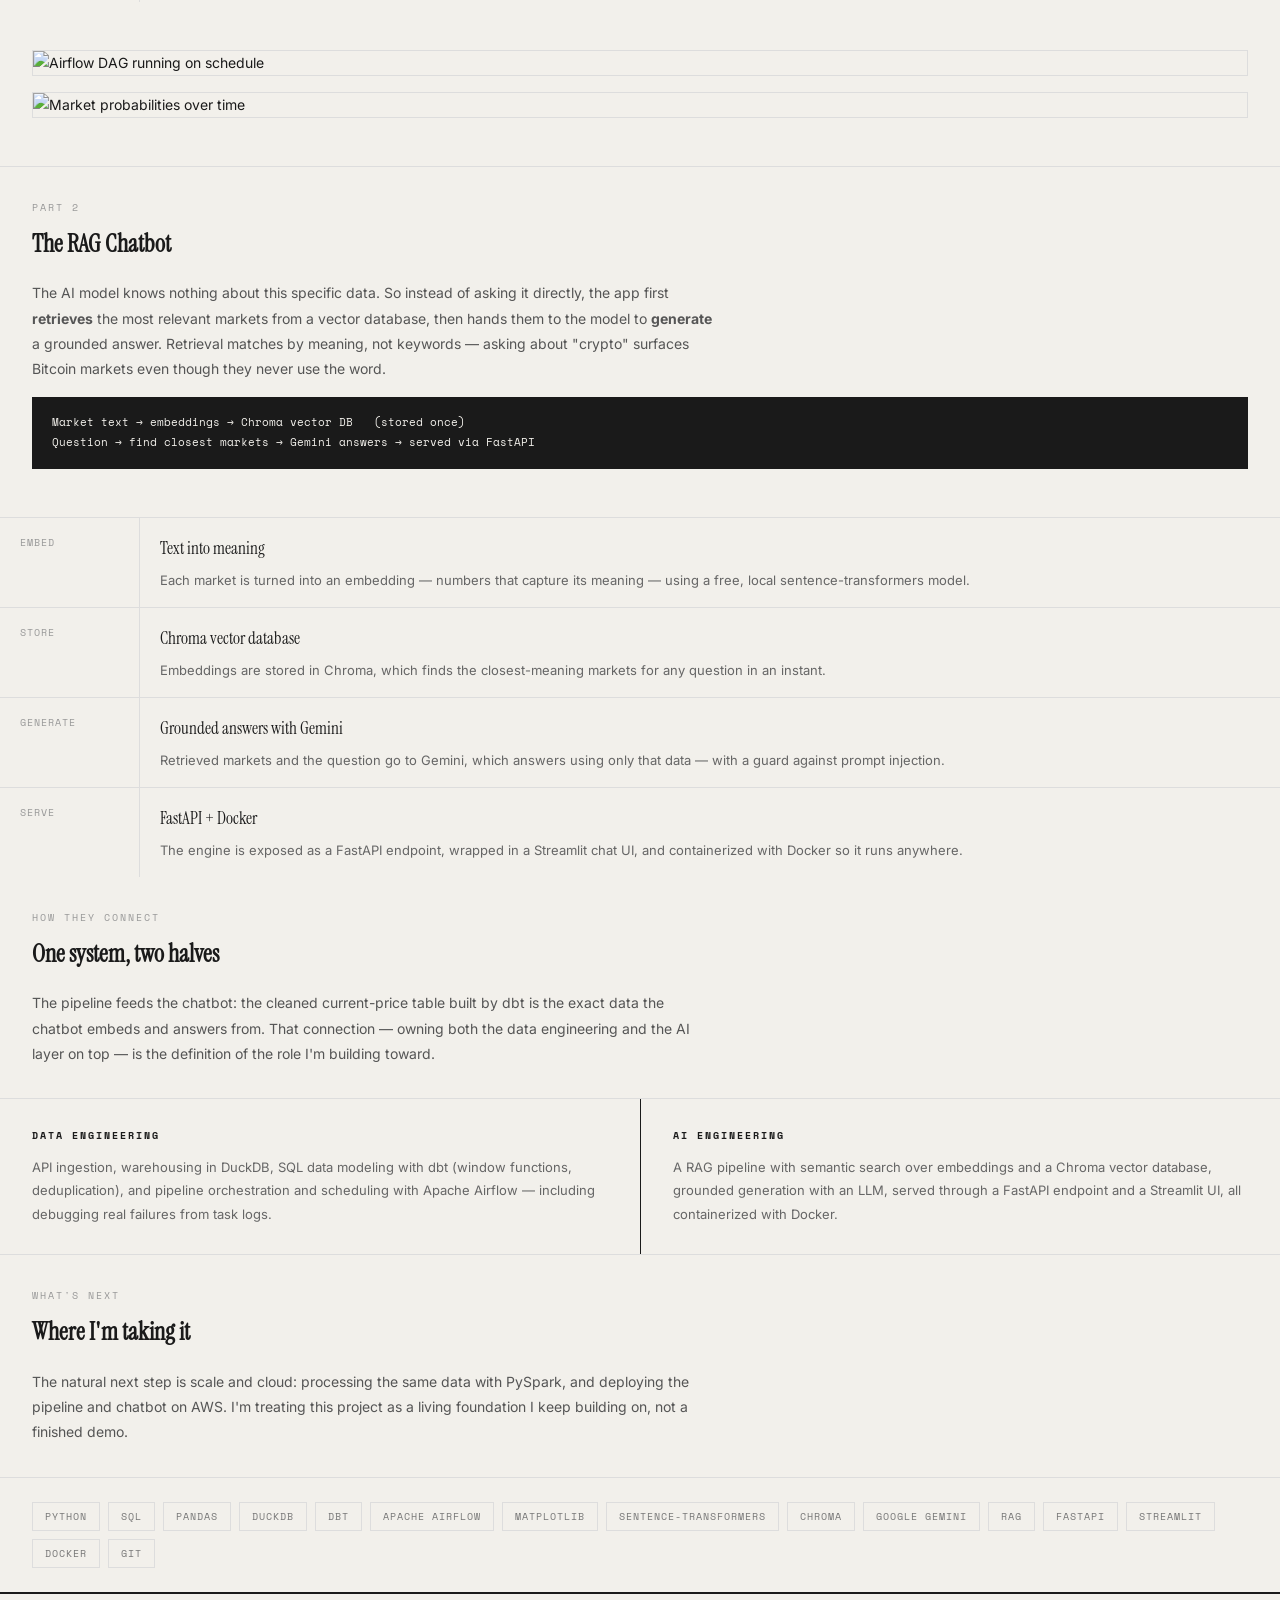
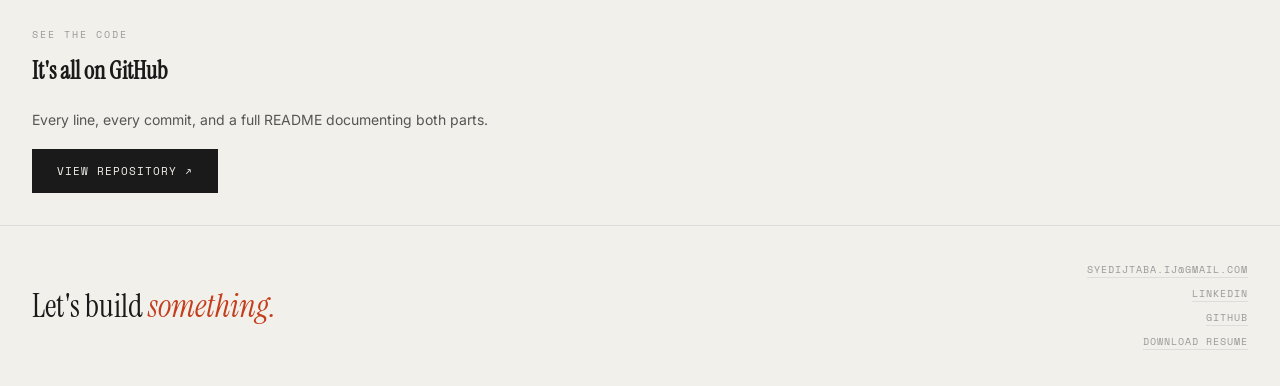
==== commit 324c10df: "Update title and description in index.html" ====
--- a/index.html
+++ b/index.html
@@ -10,220 +10,216 @@
   gtag('config', 'G-CS3M7WJYBJ');
 </script>
 
-
   <meta charset="UTF-8">
   <meta name="viewport" content="width=device-width, initial-scale=1.0">
-  <title>Syed Ijtaba Jafri | Data & AI Engineering</title>
-  <meta name="description" content="Portfolio of Syed Ijtaba Jafri. Building data pipelines and AI applications — Python, SQL, dbt, Airflow, RAG, Docker.">
+  <title>Syed Ijtaba Jafri | Journey to Data & AI Engineering</title>
+  <meta name="description" content="How I built an end-to-end data pipeline and a RAG AI chatbot to move from data analyst to data & AI engineer.">
   <link rel="stylesheet" href="style.css">
 </head>
 <body>
 
 <!-- NAV -->
 <nav class="nav">
-  <a href="#" class="nav-name">Syed Jafri</a>
+  <a href="index.html" class="nav-name">Syed Jafri</a>
   <div class="nav-links">
     <a href="journey.html">Journey</a>
-    <a href="#process">Process</a>
-    <a href="#work">Work</a>
-    <a href="#contact">Contact</a>
+    <a href="index.html#process">Process</a>
+    <a href="index.html#work">Work</a>
+    <a href="index.html#contact">Contact</a>
   </div>
 </nav>
 
 <!-- HERO -->
-<section class="hero">
-  <div class="hero-main">
-    <div class="hero-kicker">Data &amp; AI Engineering, Tampa FL</div>
-    <h1 class="hero-headline">Analyst by title,<br><em>engineer by practice.</em></h1>
-    <p class="hero-desc">I don't just analyze data — I build the systems that move it. I design automated data pipelines that collect and transform data, then layer AI on top so anyone can query it in plain English. Currently a Data Analyst at ClearSet.AI, actively building toward Data &amp; AI Engineering.</p>
-    <div class="hero-btns">
-      <a href="#work" class="btn primary">View work</a>
-      <a href="Syed_Resume_new.pdf" class="btn" target="_blank">Resume</a>
-    </div>
-  </div>
-  <div class="hero-divider"></div>
-  <div class="hero-sidebar">
-    <div class="hero-stat">
-      <div class="hero-stat-num">250K+</div>
-      <div class="hero-stat-label">Records cleaned</div>
-    </div>
-    <div class="hero-stat">
-      <div class="hero-stat-num">$80K</div>
-      <div class="hero-stat-label">Fraud prevented</div>
-    </div>
-    <div class="hero-stat">
-      <div class="hero-stat-num">30%</div>
-      <div class="hero-stat-label">Faster reporting</div>
-    </div>
-    <div class="hero-stat">
-      <div class="hero-stat-num">10+</div>
-      <div class="hero-stat-label">Shipped projects</div>
-    </div>
-  </div>
-</section>
-
-<!-- MARQUEE -->
-<div class="marquee">
-  <div class="marquee-inner">Python &bull; SQL &bull; dbt &bull; Airflow &bull; DuckDB &bull; Docker &bull; FastAPI &bull; RAG &bull; Vector DBs &bull; Gemini &bull; Chroma &bull; Pandas &bull; Tableau &bull; Power BI &nbsp;&nbsp;&nbsp;&nbsp;&nbsp;&nbsp; Python &bull; SQL &bull; dbt &bull; Airflow &bull; DuckDB &bull; Docker &bull; FastAPI &bull; RAG &bull; Vector DBs &bull; Gemini &bull; Chroma &bull; Pandas &bull; Tableau &bull; Power BI &nbsp;&nbsp;&nbsp;&nbsp;&nbsp;&nbsp;</div>
-</div>
-
-<!-- PROCESS -->
-<section class="section" id="process">
-  <div class="section-head">
-    <span class="section-num">01 // Process</span>
-    <h2 class="section-title">How I work</h2>
-  </div>
-  <div class="process-grid">
-    <div class="process-step">
-      <div class="process-num">01</div>
-      <div class="process-name">Collect</div>
-      <div class="process-tools">APIs, SQL<br>Paginated fetches</div>
-    </div>
-    <div class="process-step">
-      <div class="process-num">02</div>
-      <div class="process-name">Transform</div>
-      <div class="process-tools">Python, pandas<br>dbt, SQL models</div>
-    </div>
-    <div class="process-step">
-      <div class="process-num">03</div>
-      <div class="process-name">Orchestrate</div>
-      <div class="process-tools">Airflow, DuckDB<br>Scheduled pipelines</div>
-    </div>
-    <div class="process-step">
-      <div class="process-num">04</div>
-      <div class="process-name">Serve AI</div>
-      <div class="process-tools">RAG, Chroma, Gemini<br>FastAPI, Docker</div>
-    </div>
-  </div>
-  <div class="impact-row">
-    <div class="impact-stats">
-      <div class="impact-stat">
-        <div class="impact-stat-num">2</div>
-        <div class="impact-stat-label">End-to-end systems built</div>
-      </div>
-      <div class="impact-stat">
-        <div class="impact-stat-num">8+</div>
-        <div class="impact-stat-label">Data &amp; AI tools integrated</div>
-      </div>
-      <div class="impact-stat">
-        <div class="impact-stat-num">RAG</div>
-        <div class="impact-stat-label">AI chatbot, containerized</div>
-      </div>
-      <div class="impact-stat">
-        <div class="impact-stat-num">14</div>
-        <div class="impact-stat-label">Day self-built sprint</div>
-      </div>
-    </div>
-    <div class="impact-divider"></div>
-    <div class="impact-text">
-      <p>I don't just make charts. I build <strong>automated pipelines</strong> that collect and transform data on a schedule, then layer a <strong>RAG AI chatbot</strong> on top — so the data isn't just analyzed, it answers questions on its own.</p>
-    </div>
-  </div>
-</section>
-
-<!-- PROJECTS -->
-<section class="section" id="work">
-  <div class="section-head">
-    <span class="section-num">02 // Work</span>
-    <h2 class="section-title">Projects</h2>
-  </div>
-
-  <a href="journey.html" class="project-item">
-    <span class="proj-idx">01</span>
-    <span class="proj-name">Polymarket Data Pipeline + RAG Chatbot</span>
-    <span class="proj-tags">Airflow, dbt, RAG, Docker</span>
-    <span class="proj-year">2026</span>
-    <span class="proj-arrow">&#8599;</span>
-  </a>
-
-  <a href="project-worldcup.html" class="project-item">
-    <span class="proj-idx">02</span>
-    <span class="proj-name">FIFA World Cup ML Predictor</span>
-    <span class="proj-tags">Python, scikit-learn</span>
-    <span class="proj-year">2025</span>
-    <span class="proj-arrow">&#8599;</span>
-  </a>
-
-  <a href="project-sports.html" class="project-item">
-    <span class="proj-idx">03</span>
-    <span class="proj-name">Sports Fan Segmentation</span>
-    <span class="proj-tags">MySQL, Tableau</span>
-    <span class="proj-year">2025</span>
-    <span class="proj-arrow">&#8599;</span>
-  </a>
-
-  <a href="project-paal.html" class="project-item">
-    <span class="proj-idx">04</span>
-    <span class="proj-name">PAAL: AI Learning Platform</span>
-    <span class="proj-tags">React, OpenAI</span>
-    <span class="proj-year">2025</span>
-    <span class="proj-arrow">&#8599;</span>
-  </a>
-
-  <a href="project-pizza.html" class="project-item">
-    <span class="proj-idx">05</span>
-    <span class="proj-name">Pizza Shop Analytics</span>
-    <span class="proj-tags">PostgreSQL, Power BI</span>
-    <span class="proj-year">2025</span>
-    <span class="proj-arrow">&#8599;</span>
-  </a>
-
-  <a href="project-nascar.html" class="project-item">
-    <span class="proj-idx">06</span>
-    <span class="proj-name">NASCAR Pit Stop Intelligence</span>
-    <span class="proj-tags">Tableau, ETL</span>
-    <span class="proj-year">2025</span>
-    <span class="proj-arrow">&#8599;</span>
-  </a>
-
-  <a href="project-healthcare.html" class="project-item">
-    <span class="proj-idx">07</span>
-    <span class="proj-name">Healthcare Policy Analysis</span>
-    <span class="proj-tags">Excel, VLOOKUP</span>
-    <span class="proj-year">2024</span>
-    <span class="proj-arrow">&#8599;</span>
-  </a>
-
-  <a href="project-manufacturing.html" class="project-item">
-    <span class="proj-idx">08</span>
-    <span class="proj-name">KAT Manufacturing Dashboard</span>
-    <span class="proj-tags">Tableau, $100M rev</span>
-    <span class="proj-year">2024</span>
-    <span class="proj-arrow">&#8599;</span>
-  </a>
-</section>
-
-<!-- WORK EXPERIENCE -->
-<section class="section">
-  <div class="section-head">
-    <span class="section-num">03 // Experience</span>
-    <h2 class="section-title">Company &amp; Research Work</h2>
-  </div>
-
-  <div class="project-item" style="cursor: default;">
-    <span class="proj-idx">&#9670;</span>
-    <span class="proj-name">Cluster Analysis Dashboard</span>
-    <span class="proj-tags">Python, Power BI, OpenAI</span>
-    <span class="proj-year">ClearSet.AI</span>
-    <span class="proj-arrow"></span>
-  </div>
-
-  <div class="project-item" style="cursor: default;">
-    <span class="proj-idx">&#9670;</span>
-    <span class="proj-name">Research Data Dashboard</span>
-    <span class="proj-tags">Power BI, Excel</span>
-    <span class="proj-year">REACH Lab</span>
-    <span class="proj-arrow"></span>
-  </div>
-
-  <div class="project-item" style="cursor: default;">
-    <span class="proj-idx">&#9670;</span>
-    <span class="proj-name">Visa Fraud Detection</span>
-    <span class="proj-tags">SQL, Excel</span>
-    <span class="proj-year">Veralegal</span>
-    <span class="proj-arrow"></span>
-  </div>
-</section>
+<div class="detail-hero">
+  <a href="index.html" class="detail-back">&larr; Back home</a>
+  <h1 class="detail-title">Journey to Data &amp; AI Engineering</h1>
+  <p class="detail-subtitle">I set myself a structured two-week sprint to move from analyzing data to building the systems behind it. The result: two connected projects — an automated data pipeline and a RAG AI chatbot that answers questions over its data in plain English.</p>
+  <div class="detail-tags">
+    <span class="detail-tag">Python</span>
+    <span class="detail-tag">dbt</span>
+    <span class="detail-tag">Airflow</span>
+    <span class="detail-tag">DuckDB</span>
+    <span class="detail-tag">RAG</span>
+    <span class="detail-tag">Chroma</span>
+    <span class="detail-tag">Gemini</span>
+    <span class="detail-tag">FastAPI</span>
+    <span class="detail-tag">Docker</span>
+  </div>
+</div>
+
+<!-- STATS BAR -->
+<div class="detail-stats-bar">
+  <div class="detail-stat">
+    <div class="detail-stat-num">2</div>
+    <div class="detail-stat-label">Connected systems</div>
+  </div>
+  <div class="detail-stat">
+    <div class="detail-stat-num">500+</div>
+    <div class="detail-stat-label">Markets embedded</div>
+  </div>
+  <div class="detail-stat">
+    <div class="detail-stat-num">Hourly</div>
+    <div class="detail-stat-label">Automated pipeline</div>
+  </div>
+  <div class="detail-stat">
+    <div class="detail-stat-num">14</div>
+    <div class="detail-stat-label">Day build sprint</div>
+  </div>
+</div>
+
+<!-- DEMO -->
+<div class="detail-section">
+  <div class="detail-section-tag">The Demo</div>
+  <h2 class="detail-section-title">Ask it anything, it answers from live data</h2>
+  <p>The chatbot takes a plain-English question, finds the most relevant prediction markets by meaning, and generates a grounded answer using only that data.</p>
+  <!-- Screenshot of the chatbot answering. Swap to demo.gif later for a moving demo. -->
+  <img src="demo.png" alt="RAG chatbot answering a question" class="detail-image">
+</div>
+
+<!-- THE PROBLEM -->
+<div class="detail-section">
+  <div class="detail-section-tag">Why I Built It</div>
+  <h2 class="detail-section-title">From reporting on data to engineering it</h2>
+  <p>As an analyst, I lived downstream of the data — cleaning it and charting it after someone else had moved it. I wanted to own the whole stack: the pipeline that collects and transforms data automatically, and the AI layer that makes it useful without a analyst in the loop.</p>
+  <p>So I picked a live, messy, real-world data source — the Polymarket prediction-market API — and gave myself two weeks to build an end-to-end system from scratch, learning each tool by shipping with it rather than just watching tutorials.</p>
+</div>
+
+<!-- PART 1 -->
+<div class="detail-section">
+  <div class="detail-section-tag">Part 1</div>
+  <h2 class="detail-section-title">The Data Pipeline</h2>
+  <p>The Polymarket API only shows the current state of each market — there is no price history. So I built a pipeline that captures a snapshot every hour, building a time-series history that doesn't otherwise exist.</p>
+  <div class="code-block">Polymarket API  &rarr;  clean (Python/pandas)  &rarr;  DuckDB warehouse  &rarr;  dbt models  &rarr;  scheduled hourly by Airflow</div>
+</div>
+
+<div class="phase-grid">
+  <div class="phase-item">
+    <div class="phase-label">Ingest</div>
+    <div class="phase-content">
+      <div class="phase-title">Fetch &amp; clean with Python</div>
+      <div class="phase-desc">A paginated fetch pulls 500+ active markets from the API, cleans them with pandas, and appends a timestamped snapshot.</div>
+    </div>
+  </div>
+  <div class="phase-item">
+    <div class="phase-label">Warehouse</div>
+    <div class="phase-content">
+      <div class="phase-title">Store in DuckDB</div>
+      <div class="phase-desc">Each run stacks a new snapshot into a local DuckDB warehouse, building the historical record over time.</div>
+    </div>
+  </div>
+  <div class="phase-item">
+    <div class="phase-label">Model</div>
+    <div class="phase-content">
+      <div class="phase-title">Transform with dbt</div>
+      <div class="phase-desc">dbt models use SQL window functions to dedupe snapshots into a current-price table and compute price movement over time.</div>
+    </div>
+  </div>
+  <div class="phase-item">
+    <div class="phase-label">Orchestrate</div>
+    <div class="phase-content">
+      <div class="phase-title">Schedule with Airflow</div>
+      <div class="phase-desc">An Airflow DAG runs the whole fetch &rarr; clean &rarr; load flow automatically every hour — turning a manual script into a self-running pipeline.</div>
+    </div>
+  </div>
+</div>
+
+<div class="detail-section">
+  <img src="screenshots/airflow_success.png" alt="Airflow DAG running on schedule" class="detail-image">
+  <img src="analysis/price_chart.png" alt="Market probabilities over time" class="detail-image">
+</div>
+
+<!-- PART 2 -->
+<div class="detail-section">
+  <div class="detail-section-tag">Part 2</div>
+  <h2 class="detail-section-title">The RAG Chatbot</h2>
+  <p>The AI model knows nothing about this specific data. So instead of asking it directly, the app first <strong>retrieves</strong> the most relevant markets from a vector database, then hands them to the model to <strong>generate</strong> a grounded answer. Retrieval matches by meaning, not keywords — asking about "crypto" surfaces Bitcoin markets even though they never use the word.</p>
+  <div class="code-block">Market text &rarr; embeddings &rarr; Chroma vector DB&nbsp;&nbsp;&nbsp;(stored once)<br>Question &rarr; find closest markets &rarr; Gemini answers &rarr; served via FastAPI</div>
+</div>
+
+<div class="phase-grid">
+  <div class="phase-item">
+    <div class="phase-label">Embed</div>
+    <div class="phase-content">
+      <div class="phase-title">Text into meaning</div>
+      <div class="phase-desc">Each market is turned into an embedding — numbers that capture its meaning — using a free, local sentence-transformers model.</div>
+    </div>
+  </div>
+  <div class="phase-item">
+    <div class="phase-label">Store</div>
+    <div class="phase-content">
+      <div class="phase-title">Chroma vector database</div>
+      <div class="phase-desc">Embeddings are stored in Chroma, which finds the closest-meaning markets for any question in an instant.</div>
+    </div>
+  </div>
+  <div class="phase-item">
+    <div class="phase-label">Generate</div>
+    <div class="phase-content">
+      <div class="phase-title">Grounded answers with Gemini</div>
+      <div class="phase-desc">Retrieved markets and the question go to Gemini, which answers using only that data — with a guard against prompt injection.</div>
+    </div>
+  </div>
+  <div class="phase-item">
+    <div class="phase-label">Serve</div>
+    <div class="phase-content">
+      <div class="phase-title">FastAPI + Docker</div>
+      <div class="phase-desc">The engine is exposed as a FastAPI endpoint, wrapped in a Streamlit chat UI, and containerized with Docker so it runs anywhere.</div>
+    </div>
+  </div>
+</div>
+
+<!-- THE CONNECTION -->
+<div class="detail-section">
+  <div class="detail-section-tag">How They Connect</div>
+  <h2 class="detail-section-title">One system, two halves</h2>
+  <p>The pipeline feeds the chatbot: the cleaned current-price table built by dbt is the exact data the chatbot embeds and answers from. That connection — owning both the data engineering and the AI layer on top — is the definition of the role I'm building toward.</p>
+</div>
+
+<!-- WHAT I LEARNED -->
+<div class="detail-columns">
+  <div class="detail-col">
+    <div class="detail-col-head">Data Engineering</div>
+    <p>API ingestion, warehousing in DuckDB, SQL data modeling with dbt (window functions, deduplication), and pipeline orchestration and scheduling with Apache Airflow — including debugging real failures from task logs.</p>
+  </div>
+  <div class="detail-col-divider"></div>
+  <div class="detail-col">
+    <div class="detail-col-head">AI Engineering</div>
+    <p>A RAG pipeline with semantic search over embeddings and a Chroma vector database, grounded generation with an LLM, served through a FastAPI endpoint and a Streamlit UI, all containerized with Docker.</p>
+  </div>
+</div>
+
+<!-- WHAT'S NEXT -->
+<div class="detail-section">
+  <div class="detail-section-tag">What's Next</div>
+  <h2 class="detail-section-title">Where I'm taking it</h2>
+  <p>The natural next step is scale and cloud: processing the same data with PySpark, and deploying the pipeline and chatbot on AWS. I'm treating this project as a living foundation I keep building on, not a finished demo.</p>
+</div>
+
+<!-- TECH STACK -->
+<div class="tech-stack">
+  <span class="tech-tag">Python</span>
+  <span class="tech-tag">SQL</span>
+  <span class="tech-tag">pandas</span>
+  <span class="tech-tag">DuckDB</span>
+  <span class="tech-tag">dbt</span>
+  <span class="tech-tag">Apache Airflow</span>
+  <span class="tech-tag">Matplotlib</span>
+  <span class="tech-tag">sentence-transformers</span>
+  <span class="tech-tag">Chroma</span>
+  <span class="tech-tag">Google Gemini</span>
+  <span class="tech-tag">RAG</span>
+  <span class="tech-tag">FastAPI</span>
+  <span class="tech-tag">Streamlit</span>
+  <span class="tech-tag">Docker</span>
+  <span class="tech-tag">Git</span>
+</div>
+
+<!-- CTA / LINK -->
+<div class="detail-section">
+  <div class="detail-section-tag">See The Code</div>
+  <h2 class="detail-section-title">It's all on GitHub</h2>
+  <p>Every line, every commit, and a full README documenting both parts.</p>
+  <a href="https://github.com/syed-j/polymarket-pipeline" class="btn primary" target="_blank">View repository &#8599;</a>
+</div>
 
 <!-- CONTACT -->
 <footer class="footer" id="contact">
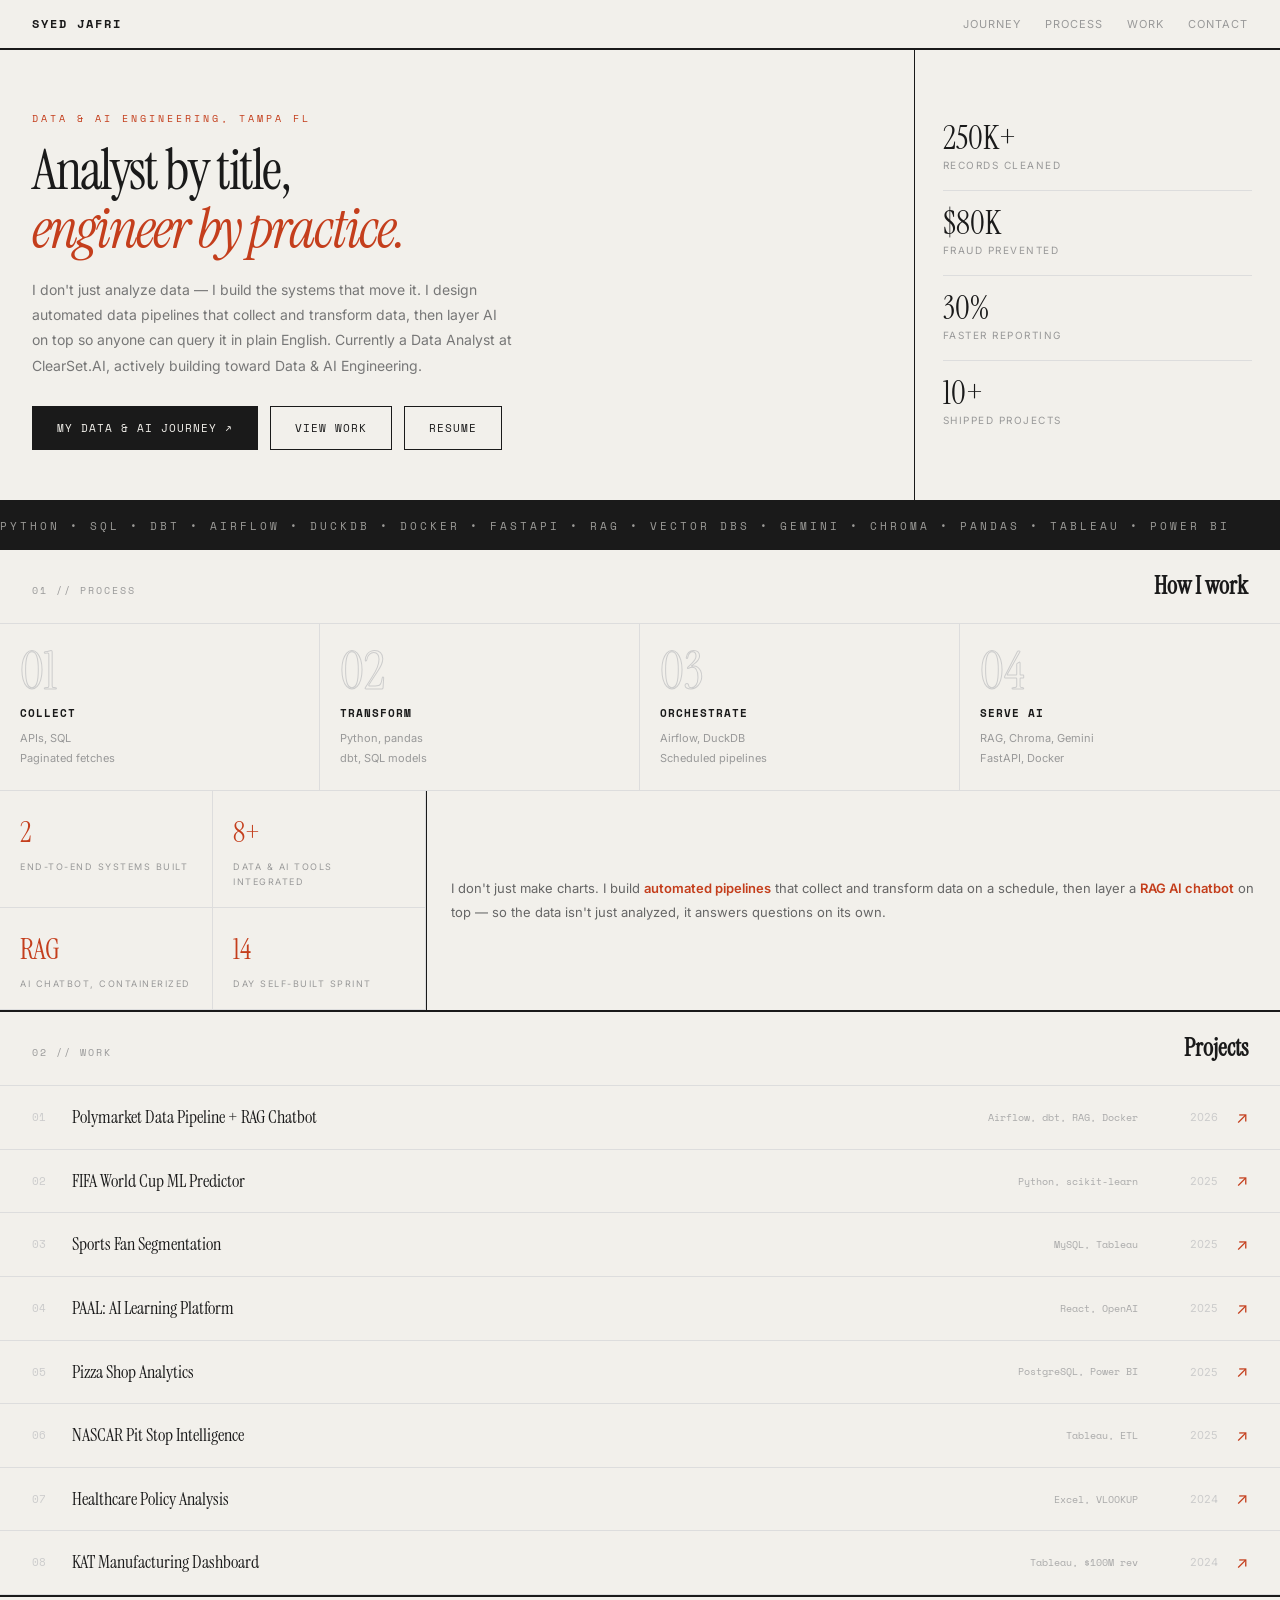
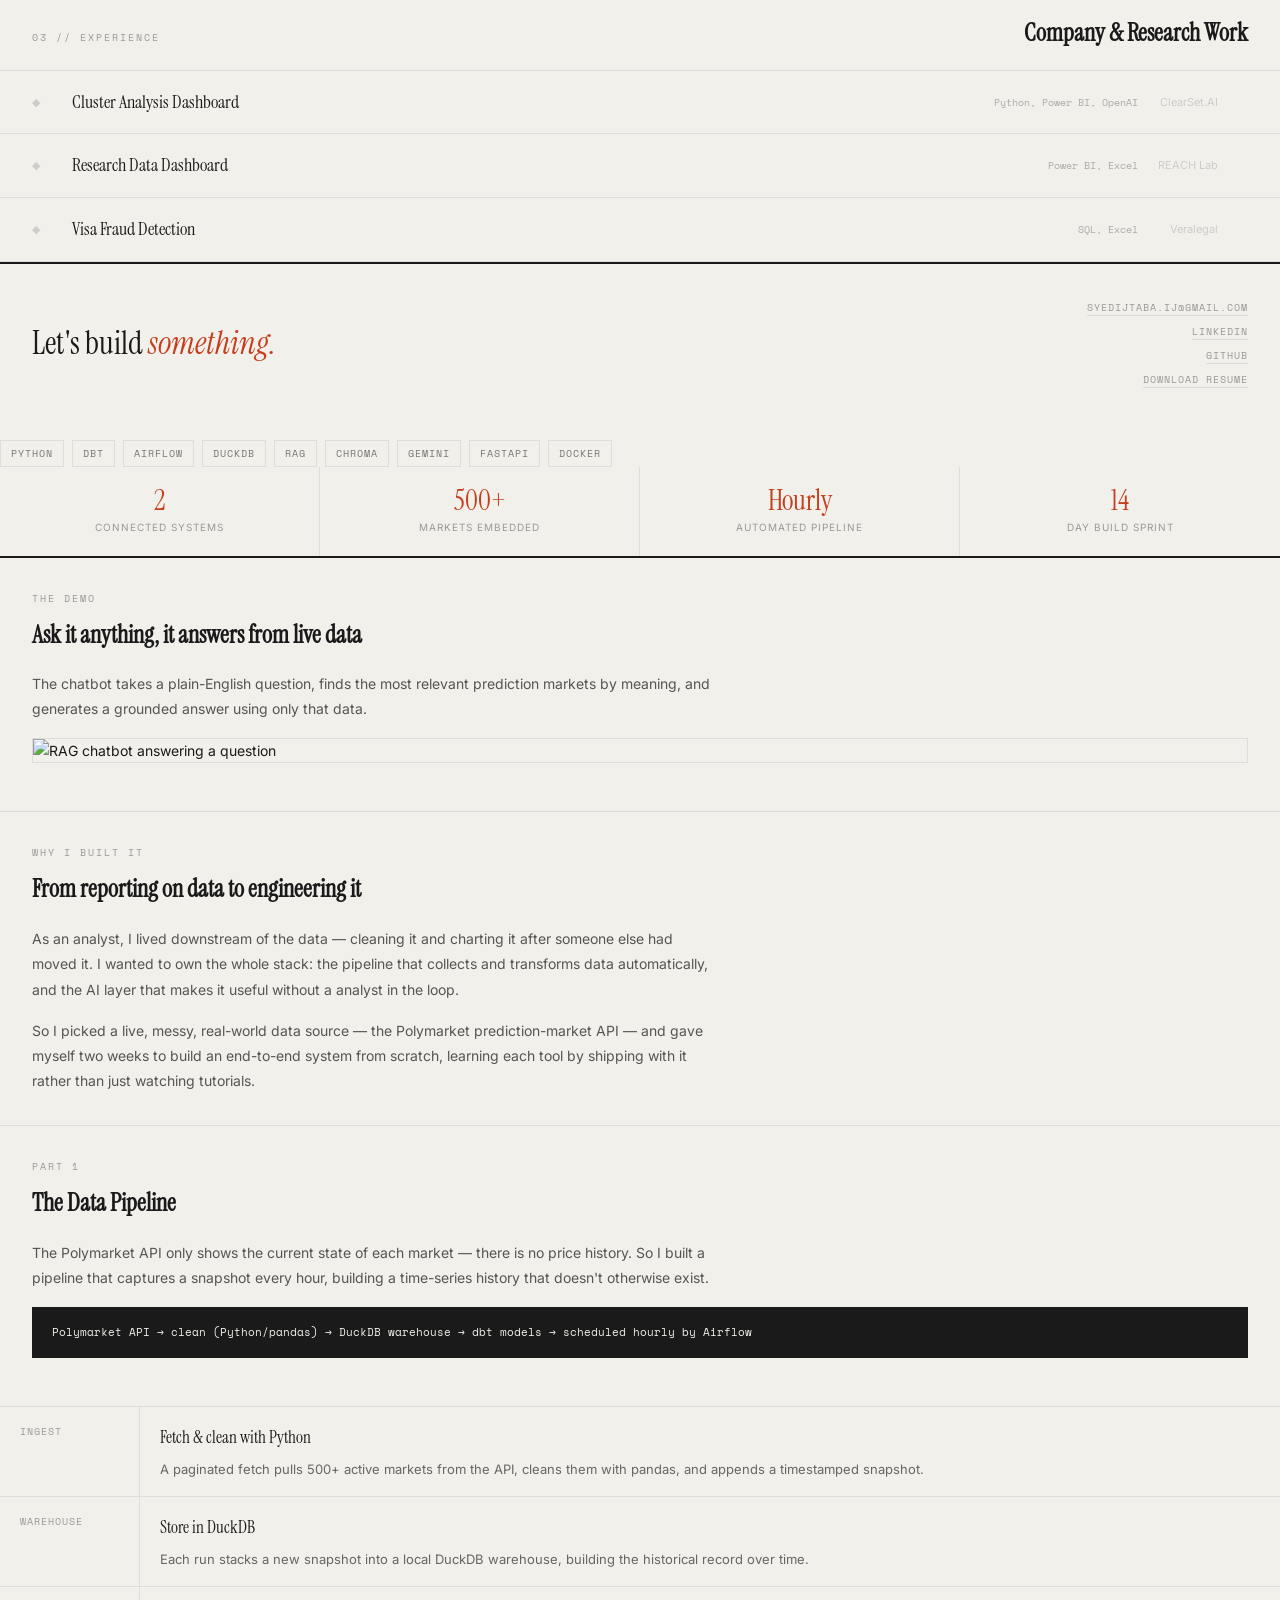
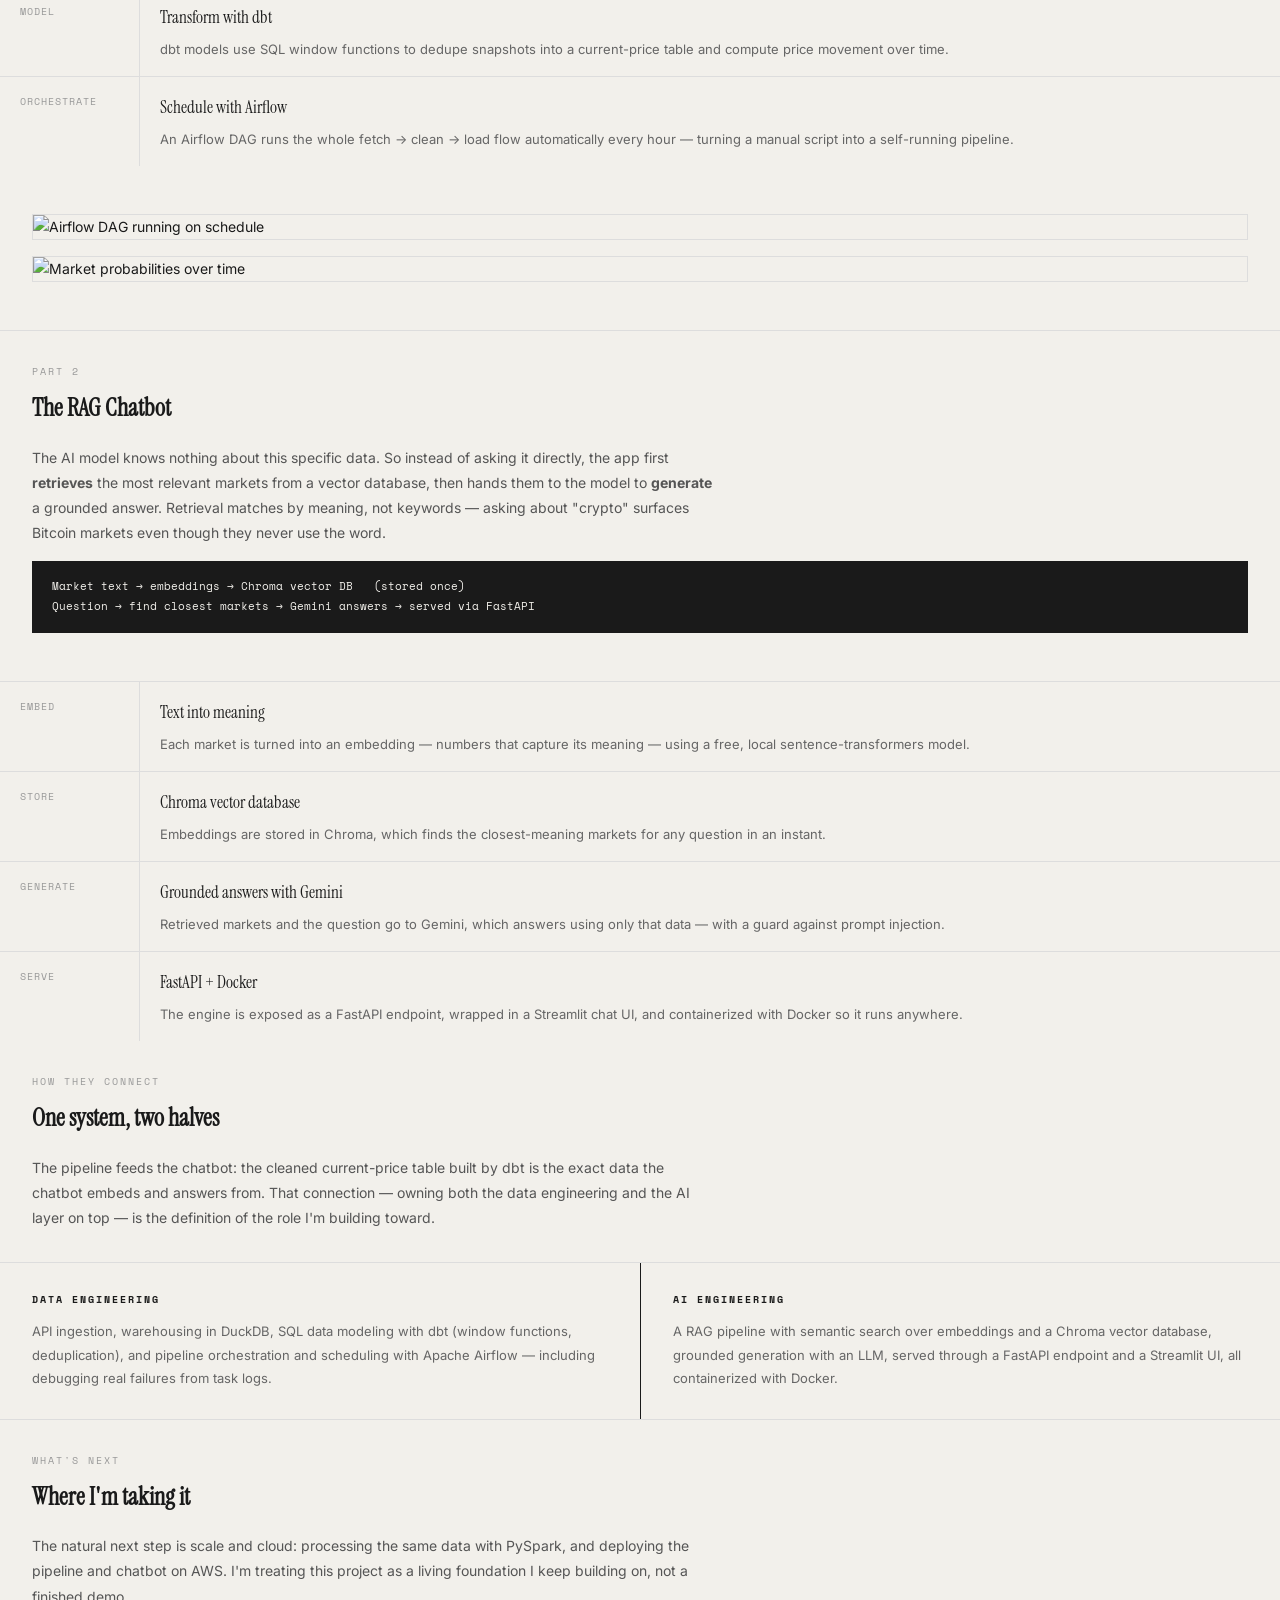
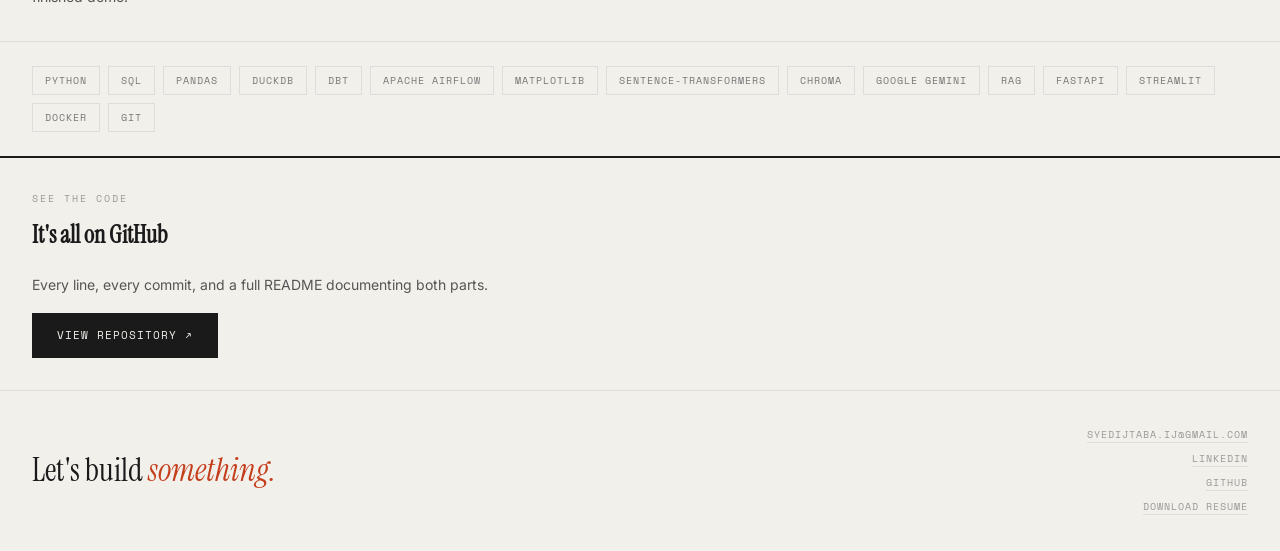
==== commit b6a91872: "Revise index.html Updated the title and meta description. Adjusted navigation links for better acces" ====
--- a/index.html
+++ b/index.html
@@ -10,30 +10,235 @@
   gtag('config', 'G-CS3M7WJYBJ');
 </script>
 
+
   <meta charset="UTF-8">
   <meta name="viewport" content="width=device-width, initial-scale=1.0">
-  <title>Syed Ijtaba Jafri | Journey to Data & AI Engineering</title>
-  <meta name="description" content="How I built an end-to-end data pipeline and a RAG AI chatbot to move from data analyst to data & AI engineer.">
+  <title>Syed Ijtaba Jafri | Data & AI Engineering</title>
+  <meta name="description" content="Portfolio of Syed Ijtaba Jafri. Building data pipelines and AI applications — Python, SQL, dbt, Airflow, RAG, Docker.">
   <link rel="stylesheet" href="style.css">
 </head>
 <body>
 
 <!-- NAV -->
 <nav class="nav">
-  <a href="index.html" class="nav-name">Syed Jafri</a>
+  <a href="#" class="nav-name">Syed Jafri</a>
   <div class="nav-links">
     <a href="journey.html">Journey</a>
-    <a href="index.html#process">Process</a>
-    <a href="index.html#work">Work</a>
-    <a href="index.html#contact">Contact</a>
+    <a href="#process">Process</a>
+    <a href="#work">Work</a>
+    <a href="#contact">Contact</a>
   </div>
 </nav>
 
 <!-- HERO -->
-<div class="detail-hero">
-  <a href="index.html" class="detail-back">&larr; Back home</a>
-  <h1 class="detail-title">Journey to Data &amp; AI Engineering</h1>
-  <p class="detail-subtitle">I set myself a structured two-week sprint to move from analyzing data to building the systems behind it. The result: two connected projects — an automated data pipeline and a RAG AI chatbot that answers questions over its data in plain English.</p>
+<section class="hero">
+  <div class="hero-main">
+    <div class="hero-kicker">Data &amp; AI Engineering, Tampa FL</div>
+    <h1 class="hero-headline">Analyst by title,<br><em>engineer by practice.</em></h1>
+    <p class="hero-desc">I don't just analyze data — I build the systems that move it. I design automated data pipelines that collect and transform data, then layer AI on top so anyone can query it in plain English. Currently a Data Analyst at ClearSet.AI, actively building toward Data &amp; AI Engineering.</p>
+    <div class="hero-btns">
+      <a href="journey.html" class="btn primary">My Data &amp; AI journey &#8599;</a>
+      <a href="#work" class="btn">View work</a>
+      <a href="Syed_Resume_new.pdf" class="btn" target="_blank">Resume</a>
+    </div>
+  </div>
+  <div class="hero-divider"></div>
+  <div class="hero-sidebar">
+    <div class="hero-stat">
+      <div class="hero-stat-num">250K+</div>
+      <div class="hero-stat-label">Records cleaned</div>
+    </div>
+    <div class="hero-stat">
+      <div class="hero-stat-num">$80K</div>
+      <div class="hero-stat-label">Fraud prevented</div>
+    </div>
+    <div class="hero-stat">
+      <div class="hero-stat-num">30%</div>
+      <div class="hero-stat-label">Faster reporting</div>
+    </div>
+    <div class="hero-stat">
+      <div class="hero-stat-num">10+</div>
+      <div class="hero-stat-label">Shipped projects</div>
+    </div>
+  </div>
+</section>
+
+<!-- MARQUEE -->
+<div class="marquee">
+  <div class="marquee-inner">Python &bull; SQL &bull; dbt &bull; Airflow &bull; DuckDB &bull; Docker &bull; FastAPI &bull; RAG &bull; Vector DBs &bull; Gemini &bull; Chroma &bull; Pandas &bull; Tableau &bull; Power BI &nbsp;&nbsp;&nbsp;&nbsp;&nbsp;&nbsp; Python &bull; SQL &bull; dbt &bull; Airflow &bull; DuckDB &bull; Docker &bull; FastAPI &bull; RAG &bull; Vector DBs &bull; Gemini &bull; Chroma &bull; Pandas &bull; Tableau &bull; Power BI &nbsp;&nbsp;&nbsp;&nbsp;&nbsp;&nbsp;</div>
+</div>
+
+<!-- PROCESS -->
+<section class="section" id="process">
+  <div class="section-head">
+    <span class="section-num">01 // Process</span>
+    <h2 class="section-title">How I work</h2>
+  </div>
+  <div class="process-grid">
+    <div class="process-step">
+      <div class="process-num">01</div>
+      <div class="process-name">Collect</div>
+      <div class="process-tools">APIs, SQL<br>Paginated fetches</div>
+    </div>
+    <div class="process-step">
+      <div class="process-num">02</div>
+      <div class="process-name">Transform</div>
+      <div class="process-tools">Python, pandas<br>dbt, SQL models</div>
+    </div>
+    <div class="process-step">
+      <div class="process-num">03</div>
+      <div class="process-name">Orchestrate</div>
+      <div class="process-tools">Airflow, DuckDB<br>Scheduled pipelines</div>
+    </div>
+    <div class="process-step">
+      <div class="process-num">04</div>
+      <div class="process-name">Serve AI</div>
+      <div class="process-tools">RAG, Chroma, Gemini<br>FastAPI, Docker</div>
+    </div>
+  </div>
+  <div class="impact-row">
+    <div class="impact-stats">
+      <div class="impact-stat">
+        <div class="impact-stat-num">2</div>
+        <div class="impact-stat-label">End-to-end systems built</div>
+      </div>
+      <div class="impact-stat">
+        <div class="impact-stat-num">8+</div>
+        <div class="impact-stat-label">Data &amp; AI tools integrated</div>
+      </div>
+      <div class="impact-stat">
+        <div class="impact-stat-num">RAG</div>
+        <div class="impact-stat-label">AI chatbot, containerized</div>
+      </div>
+      <div class="impact-stat">
+        <div class="impact-stat-num">14</div>
+        <div class="impact-stat-label">Day self-built sprint</div>
+      </div>
+    </div>
+    <div class="impact-divider"></div>
+    <div class="impact-text">
+      <p>I don't just make charts. I build <strong>automated pipelines</strong> that collect and transform data on a schedule, then layer a <strong>RAG AI chatbot</strong> on top — so the data isn't just analyzed, it answers questions on its own.</p>
+    </div>
+  </div>
+</section>
+
+<!-- PROJECTS -->
+<section class="section" id="work">
+  <div class="section-head">
+    <span class="section-num">02 // Work</span>
+    <h2 class="section-title">Projects</h2>
+  </div>
+
+  <a href="journey.html" class="project-item">
+    <span class="proj-idx">01</span>
+    <span class="proj-name">Polymarket Data Pipeline + RAG Chatbot</span>
+    <span class="proj-tags">Airflow, dbt, RAG, Docker</span>
+    <span class="proj-year">2026</span>
+    <span class="proj-arrow">&#8599;</span>
+  </a>
+
+  <a href="project-worldcup.html" class="project-item">
+    <span class="proj-idx">02</span>
+    <span class="proj-name">FIFA World Cup ML Predictor</span>
+    <span class="proj-tags">Python, scikit-learn</span>
+    <span class="proj-year">2025</span>
+    <span class="proj-arrow">&#8599;</span>
+  </a>
+
+  <a href="project-sports.html" class="project-item">
+    <span class="proj-idx">03</span>
+    <span class="proj-name">Sports Fan Segmentation</span>
+    <span class="proj-tags">MySQL, Tableau</span>
+    <span class="proj-year">2025</span>
+    <span class="proj-arrow">&#8599;</span>
+  </a>
+
+  <a href="project-paal.html" class="project-item">
+    <span class="proj-idx">04</span>
+    <span class="proj-name">PAAL: AI Learning Platform</span>
+    <span class="proj-tags">React, OpenAI</span>
+    <span class="proj-year">2025</span>
+    <span class="proj-arrow">&#8599;</span>
+  </a>
+
+  <a href="project-pizza.html" class="project-item">
+    <span class="proj-idx">05</span>
+    <span class="proj-name">Pizza Shop Analytics</span>
+    <span class="proj-tags">PostgreSQL, Power BI</span>
+    <span class="proj-year">2025</span>
+    <span class="proj-arrow">&#8599;</span>
+  </a>
+
+  <a href="project-nascar.html" class="project-item">
+    <span class="proj-idx">06</span>
+    <span class="proj-name">NASCAR Pit Stop Intelligence</span>
+    <span class="proj-tags">Tableau, ETL</span>
+    <span class="proj-year">2025</span>
+    <span class="proj-arrow">&#8599;</span>
+  </a>
+
+  <a href="project-healthcare.html" class="project-item">
+    <span class="proj-idx">07</span>
+    <span class="proj-name">Healthcare Policy Analysis</span>
+    <span class="proj-tags">Excel, VLOOKUP</span>
+    <span class="proj-year">2024</span>
+    <span class="proj-arrow">&#8599;</span>
+  </a>
+
+  <a href="project-manufacturing.html" class="project-item">
+    <span class="proj-idx">08</span>
+    <span class="proj-name">KAT Manufacturing Dashboard</span>
+    <span class="proj-tags">Tableau, $100M rev</span>
+    <span class="proj-year">2024</span>
+    <span class="proj-arrow">&#8599;</span>
+  </a>
+</section>
+
+<!-- WORK EXPERIENCE -->
+<section class="section">
+  <div class="section-head">
+    <span class="section-num">03 // Experience</span>
+    <h2 class="section-title">Company &amp; Research Work</h2>
+  </div>
+
+  <div class="project-item" style="cursor: default;">
+    <span class="proj-idx">&#9670;</span>
+    <span class="proj-name">Cluster Analysis Dashboard</span>
+    <span class="proj-tags">Python, Power BI, OpenAI</span>
+    <span class="proj-year">ClearSet.AI</span>
+    <span class="proj-arrow"></span>
+  </div>
+
+  <div class="project-item" style="cursor: default;">
+    <span class="proj-idx">&#9670;</span>
+    <span class="proj-name">Research Data Dashboard</span>
+    <span class="proj-tags">Power BI, Excel</span>
+    <span class="proj-year">REACH Lab</span>
+    <span class="proj-arrow"></span>
+  </div>
+
+  <div class="project-item" style="cursor: default;">
+    <span class="proj-idx">&#9670;</span>
+    <span class="proj-name">Visa Fraud Detection</span>
+    <span class="proj-tags">SQL, Excel</span>
+    <span class="proj-year">Veralegal</span>
+    <span class="proj-arrow"></span>
+  </div>
+</section>
+
+<!-- CONTACT -->
+<footer class="footer" id="contact">
+  <div class="footer-headline">Let's build <em>something.</em></div>
+  <div class="footer-links">
+    <a href="mailto:syedijtaba.ij@gmail.com">syedijtaba.ij@gmail.com</a><br>
+    <a href="https://linkedin.com/in/ijtabajafri" target="_blank">LinkedIn</a><br>
+    <a href="https://github.com/syed-j" target="_blank">GitHub</a><br>
+    <a href="Syed_Resume_new.pdf" target="_blank">Download resume</a>
+  </div>
+</footer>
+
+</body>
+</html>
   <div class="detail-tags">
     <span class="detail-tag">Python</span>
     <span class="detail-tag">dbt</span>
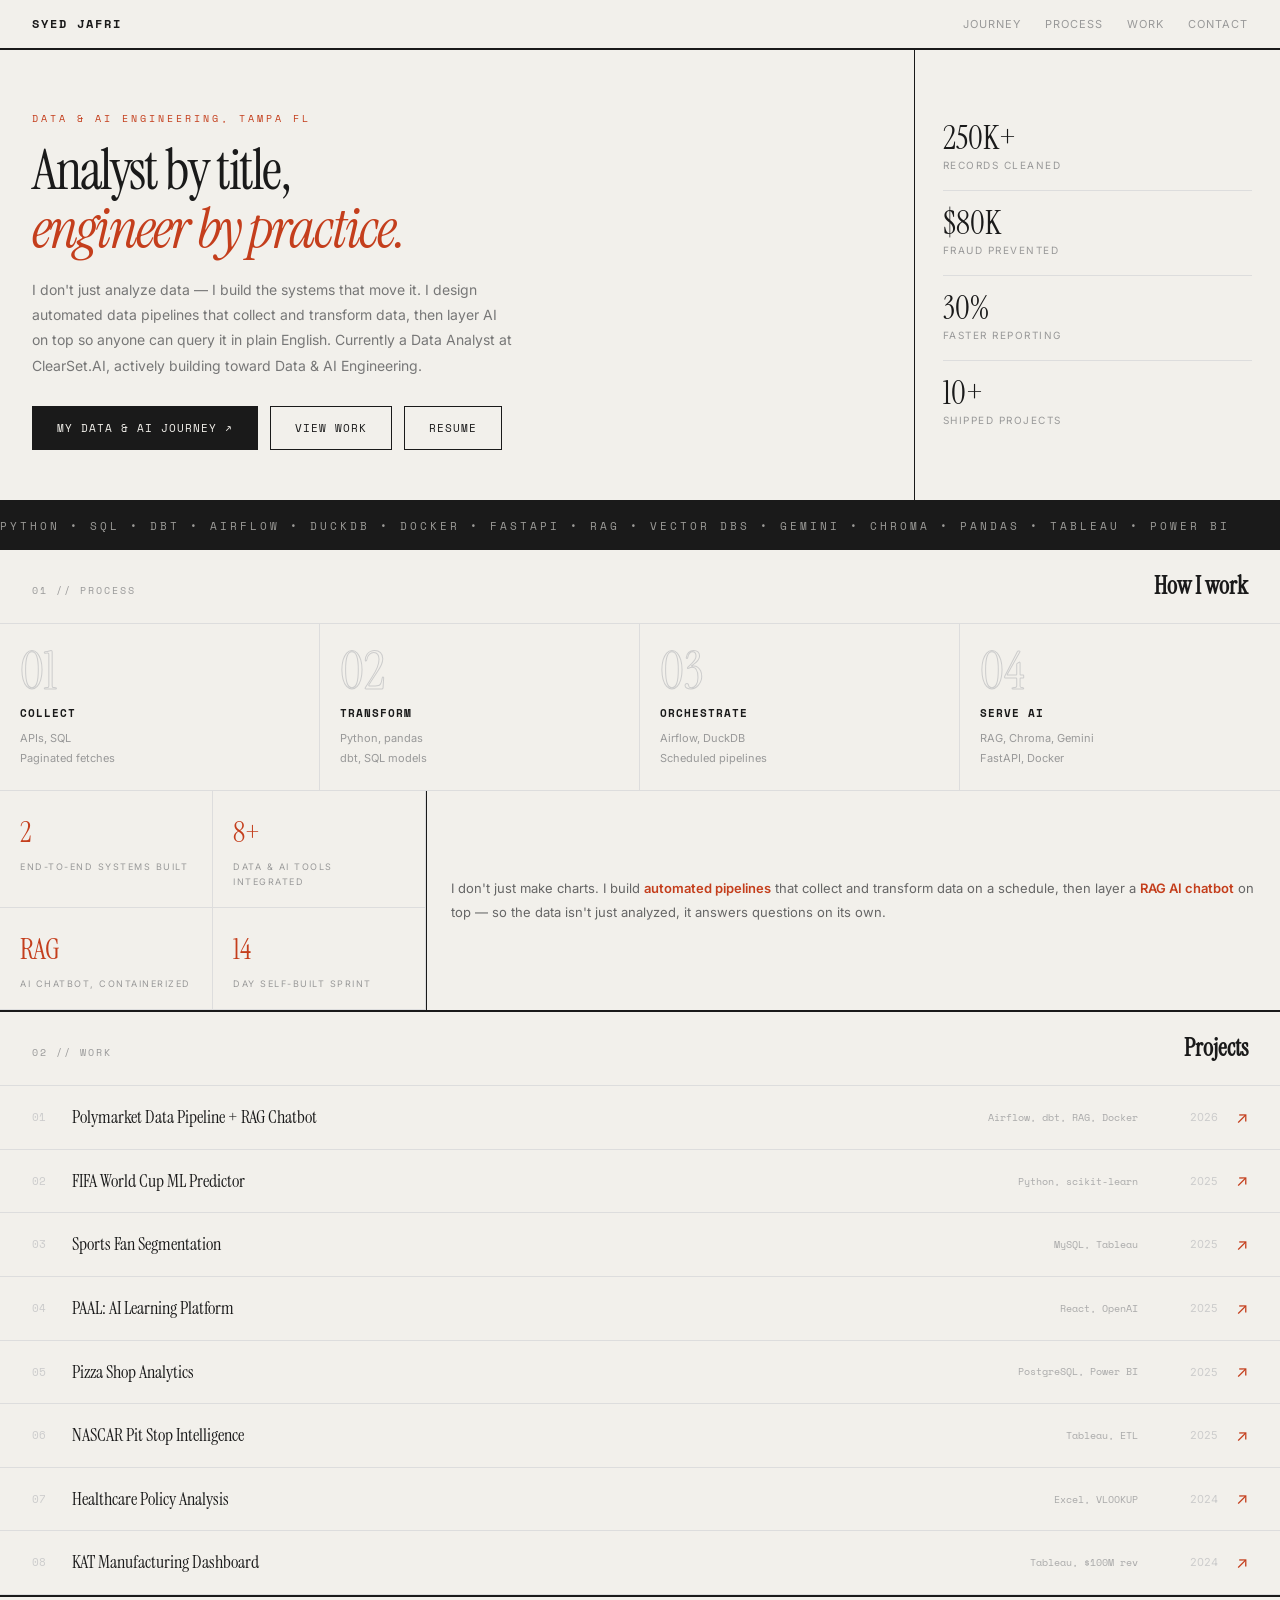
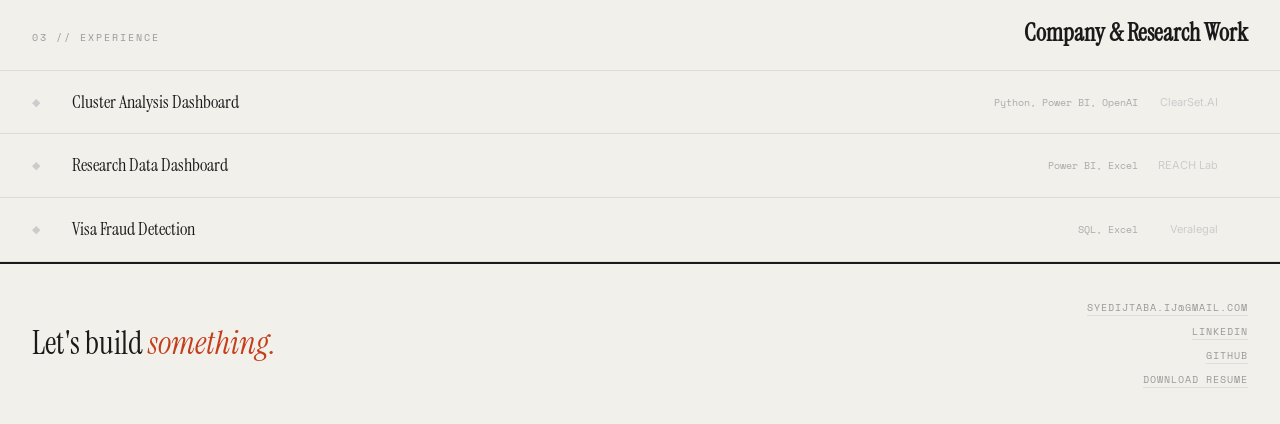
==== commit 7fc91167: "Fix homepage ending at contact footer Remove the duplicate Journey project story appended after the " ====
--- a/index.html
+++ b/index.html
@@ -239,203 +239,3 @@
 
 </body>
 </html>
-  <div class="detail-tags">
-    <span class="detail-tag">Python</span>
-    <span class="detail-tag">dbt</span>
-    <span class="detail-tag">Airflow</span>
-    <span class="detail-tag">DuckDB</span>
-    <span class="detail-tag">RAG</span>
-    <span class="detail-tag">Chroma</span>
-    <span class="detail-tag">Gemini</span>
-    <span class="detail-tag">FastAPI</span>
-    <span class="detail-tag">Docker</span>
-  </div>
-</div>
-
-<!-- STATS BAR -->
-<div class="detail-stats-bar">
-  <div class="detail-stat">
-    <div class="detail-stat-num">2</div>
-    <div class="detail-stat-label">Connected systems</div>
-  </div>
-  <div class="detail-stat">
-    <div class="detail-stat-num">500+</div>
-    <div class="detail-stat-label">Markets embedded</div>
-  </div>
-  <div class="detail-stat">
-    <div class="detail-stat-num">Hourly</div>
-    <div class="detail-stat-label">Automated pipeline</div>
-  </div>
-  <div class="detail-stat">
-    <div class="detail-stat-num">14</div>
-    <div class="detail-stat-label">Day build sprint</div>
-  </div>
-</div>
-
-<!-- DEMO -->
-<div class="detail-section">
-  <div class="detail-section-tag">The Demo</div>
-  <h2 class="detail-section-title">Ask it anything, it answers from live data</h2>
-  <p>The chatbot takes a plain-English question, finds the most relevant prediction markets by meaning, and generates a grounded answer using only that data.</p>
-  <!-- Screenshot of the chatbot answering. Swap to demo.gif later for a moving demo. -->
-  <img src="demo.png" alt="RAG chatbot answering a question" class="detail-image">
-</div>
-
-<!-- THE PROBLEM -->
-<div class="detail-section">
-  <div class="detail-section-tag">Why I Built It</div>
-  <h2 class="detail-section-title">From reporting on data to engineering it</h2>
-  <p>As an analyst, I lived downstream of the data — cleaning it and charting it after someone else had moved it. I wanted to own the whole stack: the pipeline that collects and transforms data automatically, and the AI layer that makes it useful without a analyst in the loop.</p>
-  <p>So I picked a live, messy, real-world data source — the Polymarket prediction-market API — and gave myself two weeks to build an end-to-end system from scratch, learning each tool by shipping with it rather than just watching tutorials.</p>
-</div>
-
-<!-- PART 1 -->
-<div class="detail-section">
-  <div class="detail-section-tag">Part 1</div>
-  <h2 class="detail-section-title">The Data Pipeline</h2>
-  <p>The Polymarket API only shows the current state of each market — there is no price history. So I built a pipeline that captures a snapshot every hour, building a time-series history that doesn't otherwise exist.</p>
-  <div class="code-block">Polymarket API  &rarr;  clean (Python/pandas)  &rarr;  DuckDB warehouse  &rarr;  dbt models  &rarr;  scheduled hourly by Airflow</div>
-</div>
-
-<div class="phase-grid">
-  <div class="phase-item">
-    <div class="phase-label">Ingest</div>
-    <div class="phase-content">
-      <div class="phase-title">Fetch &amp; clean with Python</div>
-      <div class="phase-desc">A paginated fetch pulls 500+ active markets from the API, cleans them with pandas, and appends a timestamped snapshot.</div>
-    </div>
-  </div>
-  <div class="phase-item">
-    <div class="phase-label">Warehouse</div>
-    <div class="phase-content">
-      <div class="phase-title">Store in DuckDB</div>
-      <div class="phase-desc">Each run stacks a new snapshot into a local DuckDB warehouse, building the historical record over time.</div>
-    </div>
-  </div>
-  <div class="phase-item">
-    <div class="phase-label">Model</div>
-    <div class="phase-content">
-      <div class="phase-title">Transform with dbt</div>
-      <div class="phase-desc">dbt models use SQL window functions to dedupe snapshots into a current-price table and compute price movement over time.</div>
-    </div>
-  </div>
-  <div class="phase-item">
-    <div class="phase-label">Orchestrate</div>
-    <div class="phase-content">
-      <div class="phase-title">Schedule with Airflow</div>
-      <div class="phase-desc">An Airflow DAG runs the whole fetch &rarr; clean &rarr; load flow automatically every hour — turning a manual script into a self-running pipeline.</div>
-    </div>
-  </div>
-</div>
-
-<div class="detail-section">
-  <img src="screenshots/airflow_success.png" alt="Airflow DAG running on schedule" class="detail-image">
-  <img src="analysis/price_chart.png" alt="Market probabilities over time" class="detail-image">
-</div>
-
-<!-- PART 2 -->
-<div class="detail-section">
-  <div class="detail-section-tag">Part 2</div>
-  <h2 class="detail-section-title">The RAG Chatbot</h2>
-  <p>The AI model knows nothing about this specific data. So instead of asking it directly, the app first <strong>retrieves</strong> the most relevant markets from a vector database, then hands them to the model to <strong>generate</strong> a grounded answer. Retrieval matches by meaning, not keywords — asking about "crypto" surfaces Bitcoin markets even though they never use the word.</p>
-  <div class="code-block">Market text &rarr; embeddings &rarr; Chroma vector DB&nbsp;&nbsp;&nbsp;(stored once)<br>Question &rarr; find closest markets &rarr; Gemini answers &rarr; served via FastAPI</div>
-</div>
-
-<div class="phase-grid">
-  <div class="phase-item">
-    <div class="phase-label">Embed</div>
-    <div class="phase-content">
-      <div class="phase-title">Text into meaning</div>
-      <div class="phase-desc">Each market is turned into an embedding — numbers that capture its meaning — using a free, local sentence-transformers model.</div>
-    </div>
-  </div>
-  <div class="phase-item">
-    <div class="phase-label">Store</div>
-    <div class="phase-content">
-      <div class="phase-title">Chroma vector database</div>
-      <div class="phase-desc">Embeddings are stored in Chroma, which finds the closest-meaning markets for any question in an instant.</div>
-    </div>
-  </div>
-  <div class="phase-item">
-    <div class="phase-label">Generate</div>
-    <div class="phase-content">
-      <div class="phase-title">Grounded answers with Gemini</div>
-      <div class="phase-desc">Retrieved markets and the question go to Gemini, which answers using only that data — with a guard against prompt injection.</div>
-    </div>
-  </div>
-  <div class="phase-item">
-    <div class="phase-label">Serve</div>
-    <div class="phase-content">
-      <div class="phase-title">FastAPI + Docker</div>
-      <div class="phase-desc">The engine is exposed as a FastAPI endpoint, wrapped in a Streamlit chat UI, and containerized with Docker so it runs anywhere.</div>
-    </div>
-  </div>
-</div>
-
-<!-- THE CONNECTION -->
-<div class="detail-section">
-  <div class="detail-section-tag">How They Connect</div>
-  <h2 class="detail-section-title">One system, two halves</h2>
-  <p>The pipeline feeds the chatbot: the cleaned current-price table built by dbt is the exact data the chatbot embeds and answers from. That connection — owning both the data engineering and the AI layer on top — is the definition of the role I'm building toward.</p>
-</div>
-
-<!-- WHAT I LEARNED -->
-<div class="detail-columns">
-  <div class="detail-col">
-    <div class="detail-col-head">Data Engineering</div>
-    <p>API ingestion, warehousing in DuckDB, SQL data modeling with dbt (window functions, deduplication), and pipeline orchestration and scheduling with Apache Airflow — including debugging real failures from task logs.</p>
-  </div>
-  <div class="detail-col-divider"></div>
-  <div class="detail-col">
-    <div class="detail-col-head">AI Engineering</div>
-    <p>A RAG pipeline with semantic search over embeddings and a Chroma vector database, grounded generation with an LLM, served through a FastAPI endpoint and a Streamlit UI, all containerized with Docker.</p>
-  </div>
-</div>
-
-<!-- WHAT'S NEXT -->
-<div class="detail-section">
-  <div class="detail-section-tag">What's Next</div>
-  <h2 class="detail-section-title">Where I'm taking it</h2>
-  <p>The natural next step is scale and cloud: processing the same data with PySpark, and deploying the pipeline and chatbot on AWS. I'm treating this project as a living foundation I keep building on, not a finished demo.</p>
-</div>
-
-<!-- TECH STACK -->
-<div class="tech-stack">
-  <span class="tech-tag">Python</span>
-  <span class="tech-tag">SQL</span>
-  <span class="tech-tag">pandas</span>
-  <span class="tech-tag">DuckDB</span>
-  <span class="tech-tag">dbt</span>
-  <span class="tech-tag">Apache Airflow</span>
-  <span class="tech-tag">Matplotlib</span>
-  <span class="tech-tag">sentence-transformers</span>
-  <span class="tech-tag">Chroma</span>
-  <span class="tech-tag">Google Gemini</span>
-  <span class="tech-tag">RAG</span>
-  <span class="tech-tag">FastAPI</span>
-  <span class="tech-tag">Streamlit</span>
-  <span class="tech-tag">Docker</span>
-  <span class="tech-tag">Git</span>
-</div>
-
-<!-- CTA / LINK -->
-<div class="detail-section">
-  <div class="detail-section-tag">See The Code</div>
-  <h2 class="detail-section-title">It's all on GitHub</h2>
-  <p>Every line, every commit, and a full README documenting both parts.</p>
-  <a href="https://github.com/syed-j/polymarket-pipeline" class="btn primary" target="_blank">View repository &#8599;</a>
-</div>
-
-<!-- CONTACT -->
-<footer class="footer" id="contact">
-  <div class="footer-headline">Let's build <em>something.</em></div>
-  <div class="footer-links">
-    <a href="mailto:syedijtaba.ij@gmail.com">syedijtaba.ij@gmail.com</a><br>
-    <a href="https://linkedin.com/in/ijtabajafri" target="_blank">LinkedIn</a><br>
-    <a href="https://github.com/syed-j" target="_blank">GitHub</a><br>
-    <a href="Syed_Resume_new.pdf" target="_blank">Download resume</a>
-  </div>
-</footer>
-
-</body>
-</html>
--- a/style.css
+++ b/style.css
@@ -785,9 +785,13 @@
 
 /* Dashboard images */
 .detail-image {
+  display: block;
+  max-width: 720px;
   width: 100%;
+  height: auto;
+  margin: 24px auto;
   border: 1px solid var(--border-light);
-  margin: 16px 0;
+  border-radius: 6px;
 }
 
 /* Models comparison */
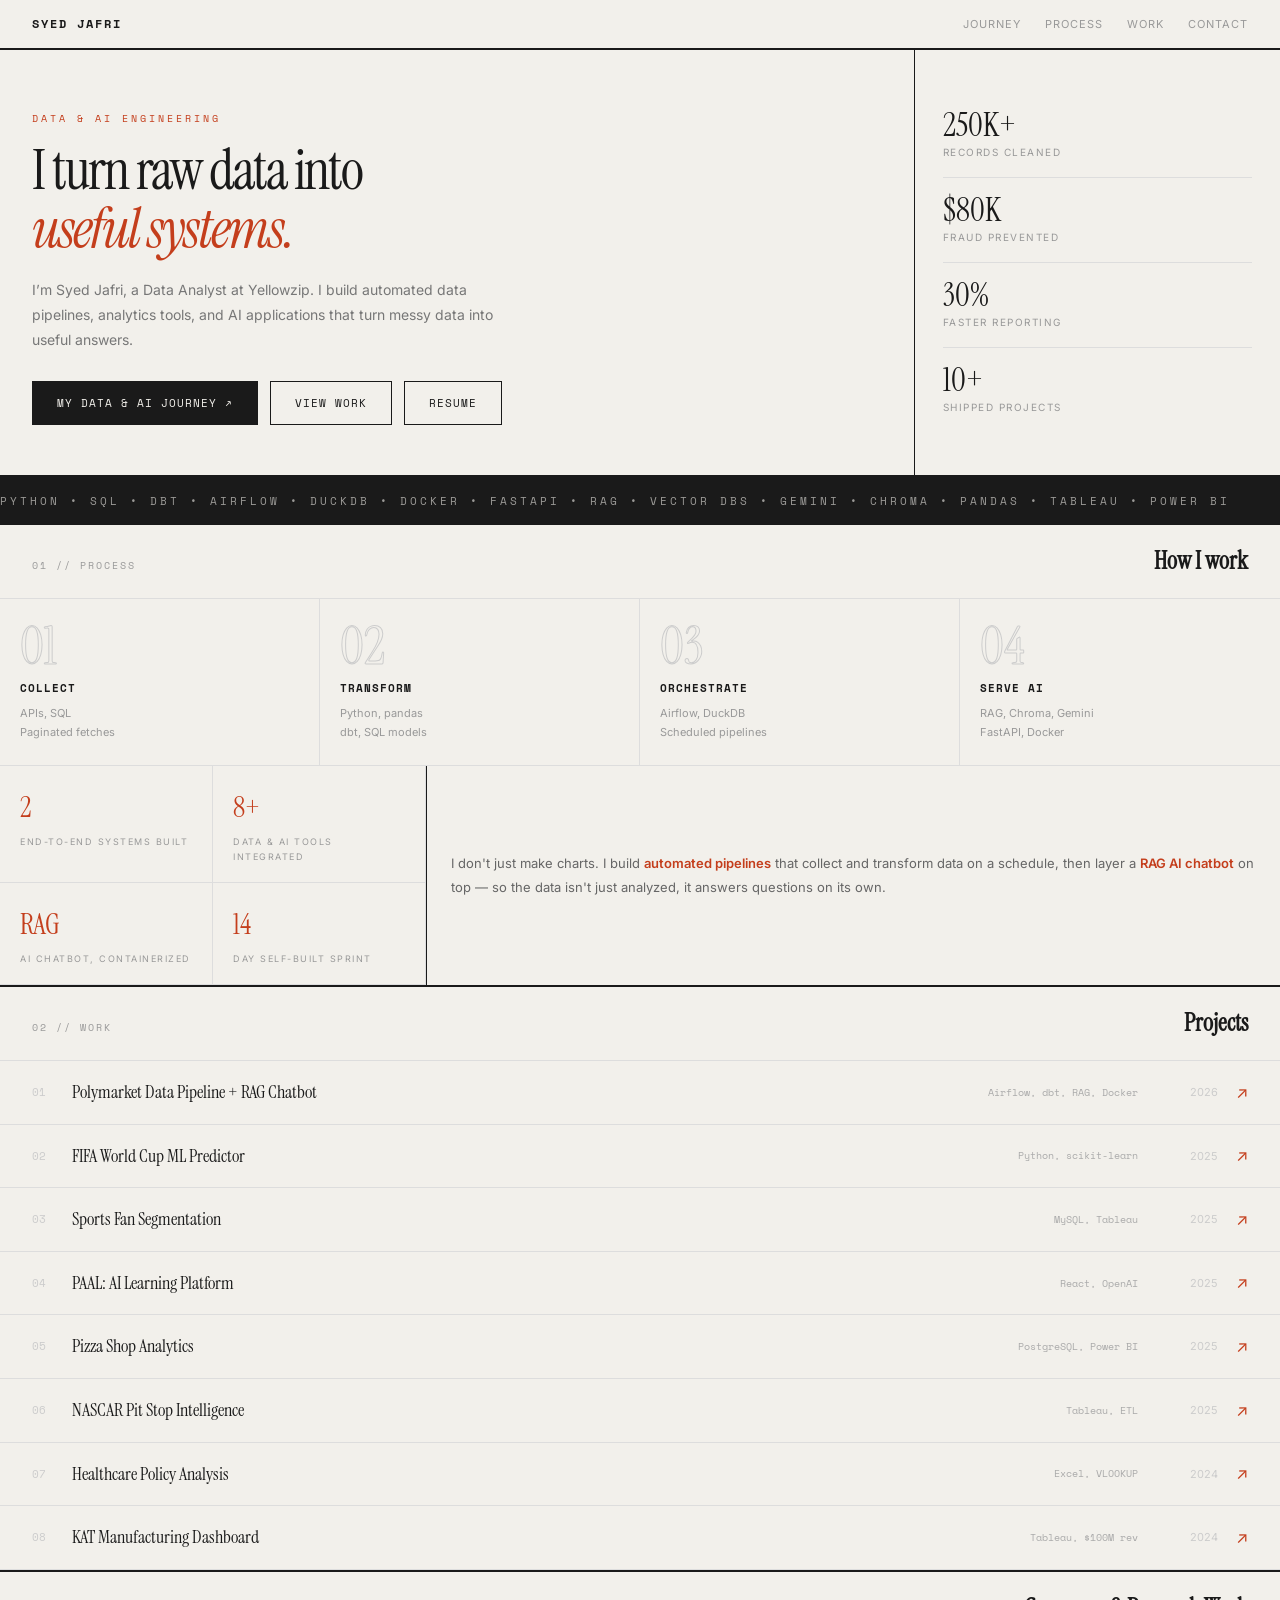
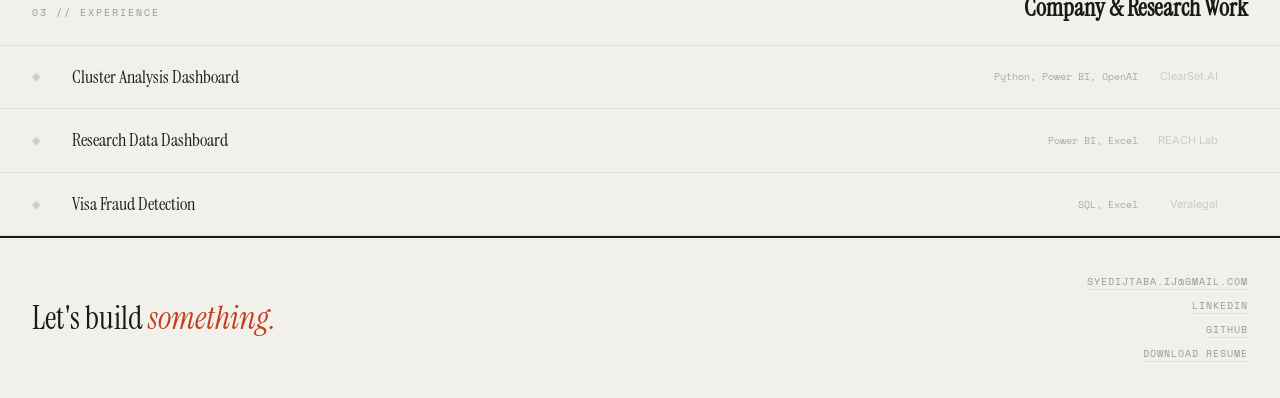
==== commit 158e7c89: "Profile updates Updated hero section with new title and description." ====
--- a/index.html
+++ b/index.html
@@ -33,9 +33,9 @@
 <!-- HERO -->
 <section class="hero">
   <div class="hero-main">
-    <div class="hero-kicker">Data &amp; AI Engineering, Tampa FL</div>
-    <h1 class="hero-headline">Analyst by title,<br><em>engineer by practice.</em></h1>
-    <p class="hero-desc">I don't just analyze data — I build the systems that move it. I design automated data pipelines that collect and transform data, then layer AI on top so anyone can query it in plain English. Currently a Data Analyst at ClearSet.AI, actively building toward Data &amp; AI Engineering.</p>
+    <div class="hero-kicker">Data &amp; AI Engineering</div>
+    <h1 class="hero-headline">I turn raw data into<br><em>useful systems.</em></h1>
+    <p class="hero-desc">I’m Syed Jafri, a Data Analyst at Yellowzip. I build automated data pipelines, analytics tools, and AI applications that turn messy data into useful answers.</p>
     <div class="hero-btns">
       <a href="journey.html" class="btn primary">My Data &amp; AI journey &#8599;</a>
       <a href="#work" class="btn">View work</a>
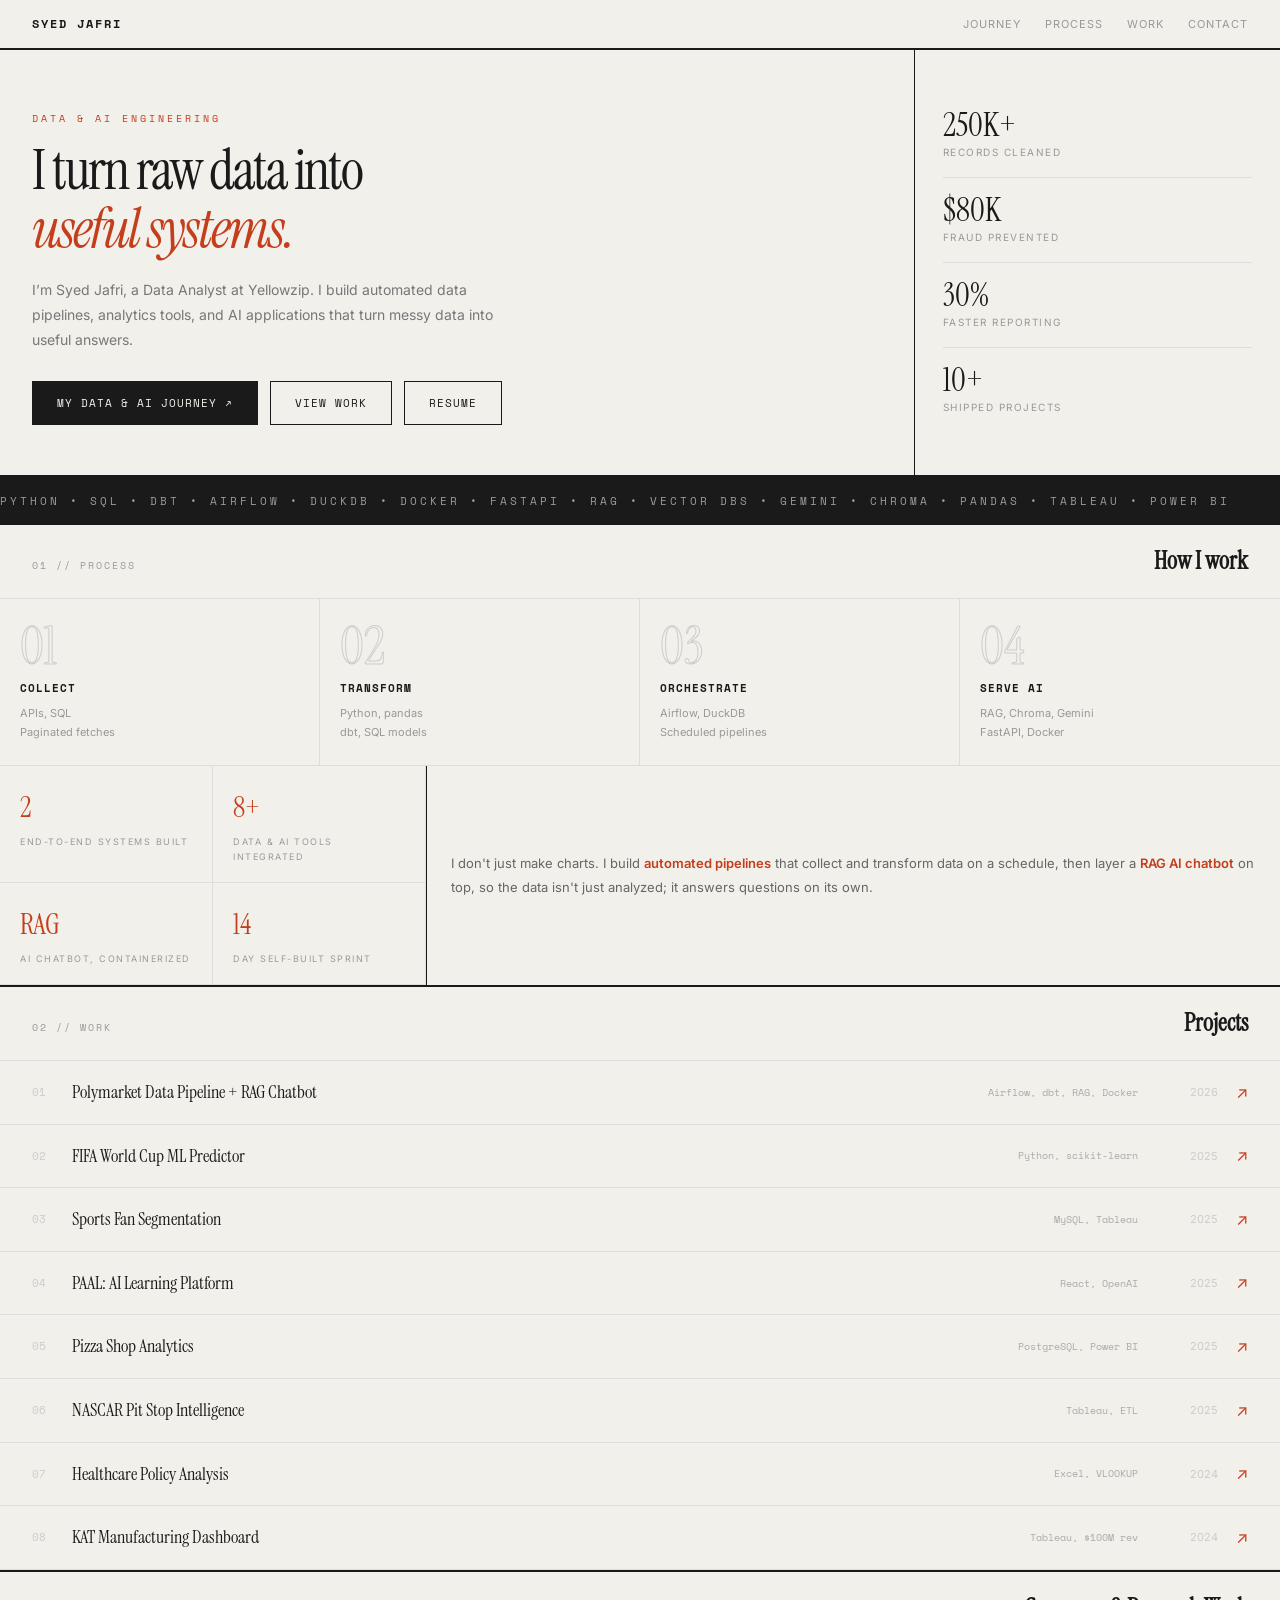
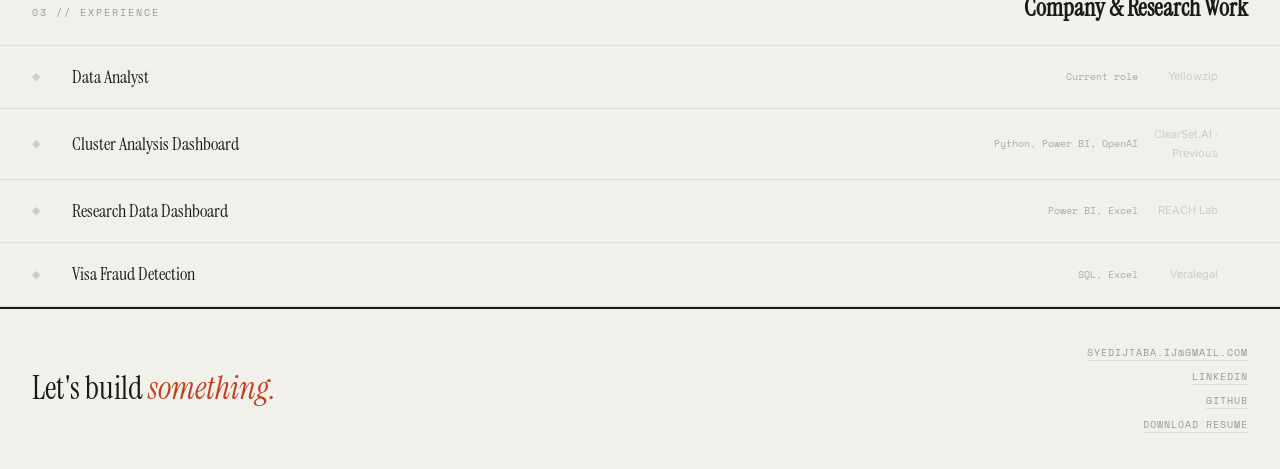
==== commit a7939f09: "Fix resume links and update experience Point every resume button to the existing PDF, show Yellowzip" ====
--- a/index.html
+++ b/index.html
@@ -14,7 +14,7 @@
   <meta charset="UTF-8">
   <meta name="viewport" content="width=device-width, initial-scale=1.0">
   <title>Syed Ijtaba Jafri | Data & AI Engineering</title>
-  <meta name="description" content="Portfolio of Syed Ijtaba Jafri. Building data pipelines and AI applications — Python, SQL, dbt, Airflow, RAG, Docker.">
+  <meta name="description" content="Portfolio of Syed Ijtaba Jafri. Building data pipelines and AI applications with Python, SQL, dbt, Airflow, RAG, and Docker.">
   <link rel="stylesheet" href="style.css">
 </head>
 <body>
@@ -39,7 +39,7 @@
     <div class="hero-btns">
       <a href="journey.html" class="btn primary">My Data &amp; AI journey &#8599;</a>
       <a href="#work" class="btn">View work</a>
-      <a href="Syed_Resume_new.pdf" class="btn" target="_blank">Resume</a>
+      <a href="Syed_Jafri_Resume.pdf" class="btn" target="_blank">Resume</a>
     </div>
   </div>
   <div class="hero-divider"></div>
@@ -117,7 +117,7 @@
     </div>
     <div class="impact-divider"></div>
     <div class="impact-text">
-      <p>I don't just make charts. I build <strong>automated pipelines</strong> that collect and transform data on a schedule, then layer a <strong>RAG AI chatbot</strong> on top — so the data isn't just analyzed, it answers questions on its own.</p>
+      <p>I don't just make charts. I build <strong>automated pipelines</strong> that collect and transform data on a schedule, then layer a <strong>RAG AI chatbot</strong> on top, so the data isn't just analyzed; it answers questions on its own.</p>
     </div>
   </div>
 </section>
@@ -203,9 +203,17 @@
 
   <div class="project-item" style="cursor: default;">
     <span class="proj-idx">&#9670;</span>
+    <span class="proj-name">Data Analyst</span>
+    <span class="proj-tags">Current role</span>
+    <span class="proj-year">Yellowzip</span>
+    <span class="proj-arrow"></span>
+  </div>
+
+  <div class="project-item" style="cursor: default;">
+    <span class="proj-idx">&#9670;</span>
     <span class="proj-name">Cluster Analysis Dashboard</span>
     <span class="proj-tags">Python, Power BI, OpenAI</span>
-    <span class="proj-year">ClearSet.AI</span>
+    <span class="proj-year">ClearSet.AI · Previous</span>
     <span class="proj-arrow"></span>
   </div>
 
@@ -233,7 +241,7 @@
     <a href="mailto:syedijtaba.ij@gmail.com">syedijtaba.ij@gmail.com</a><br>
     <a href="https://linkedin.com/in/ijtabajafri" target="_blank">LinkedIn</a><br>
     <a href="https://github.com/syed-j" target="_blank">GitHub</a><br>
-    <a href="Syed_Resume_new.pdf" target="_blank">Download resume</a>
+    <a href="Syed_Jafri_Resume.pdf" target="_blank">Download resume</a>
   </div>
 </footer>
 
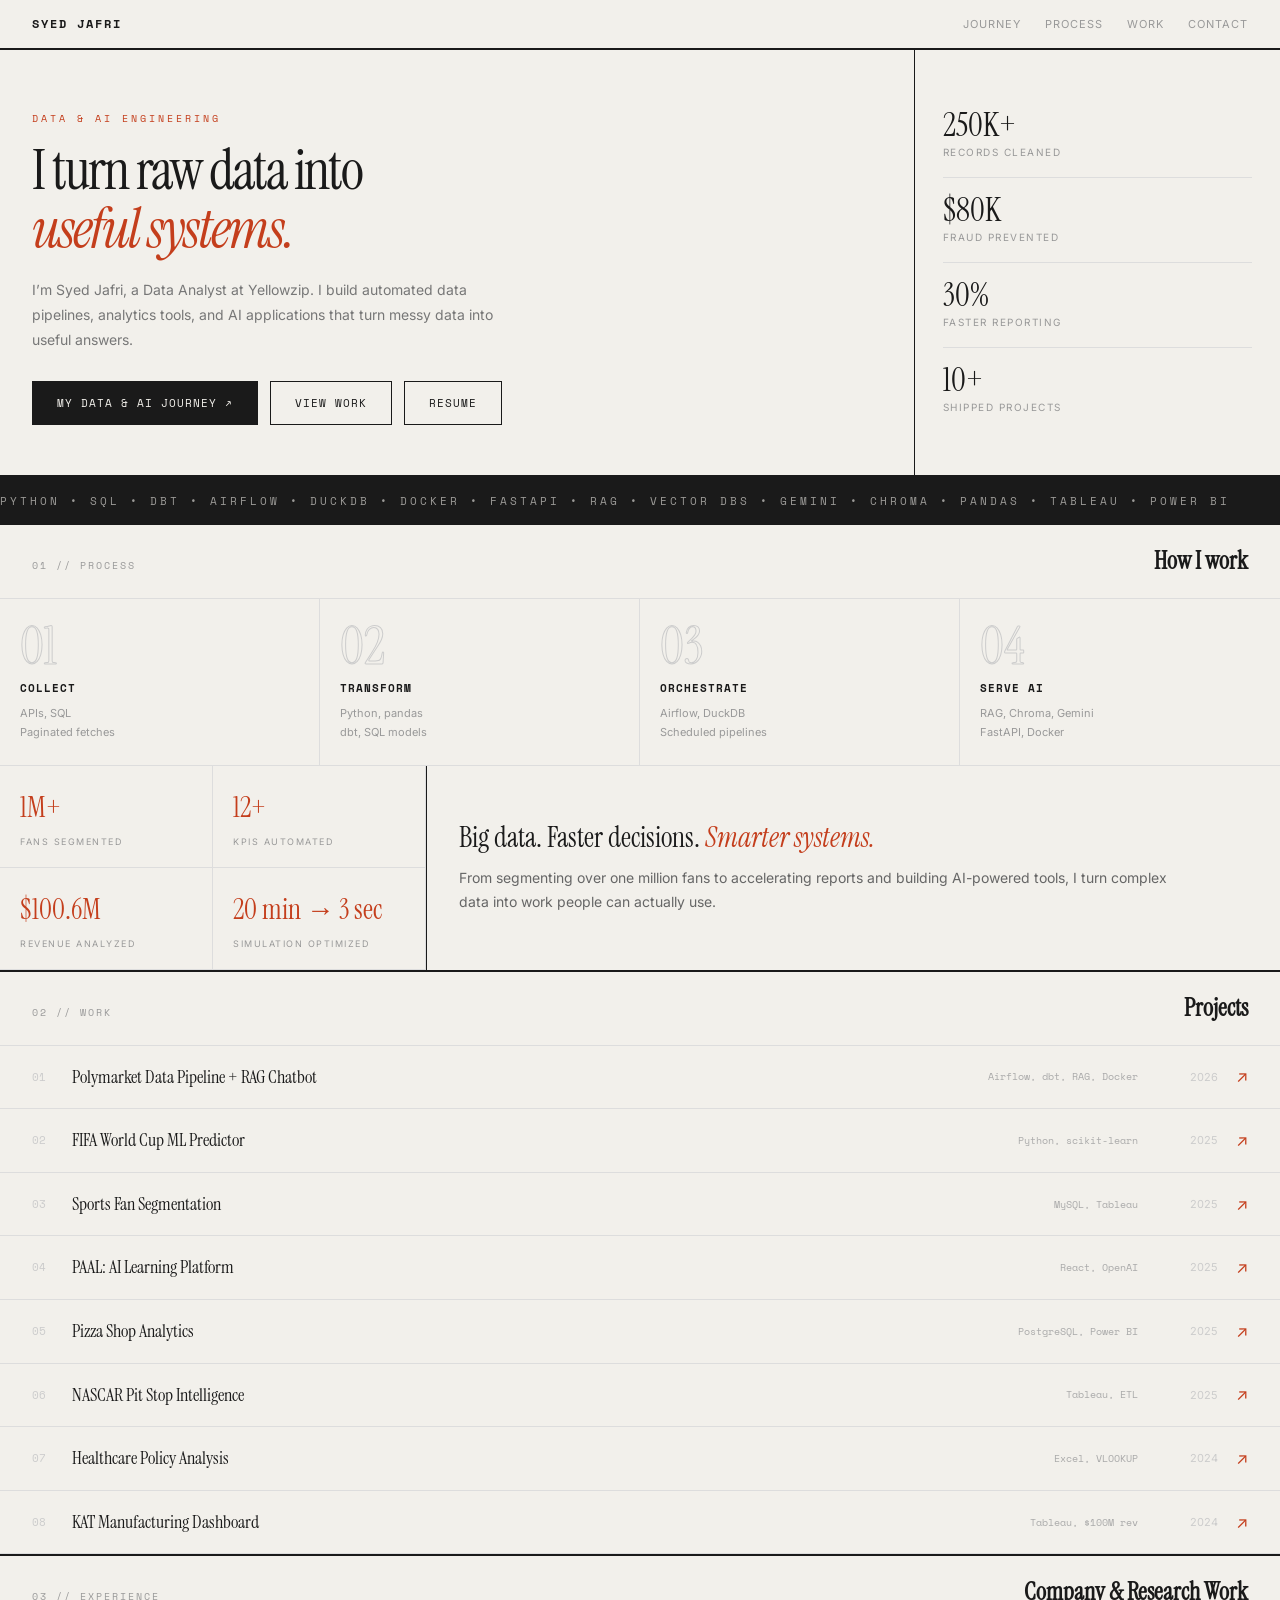
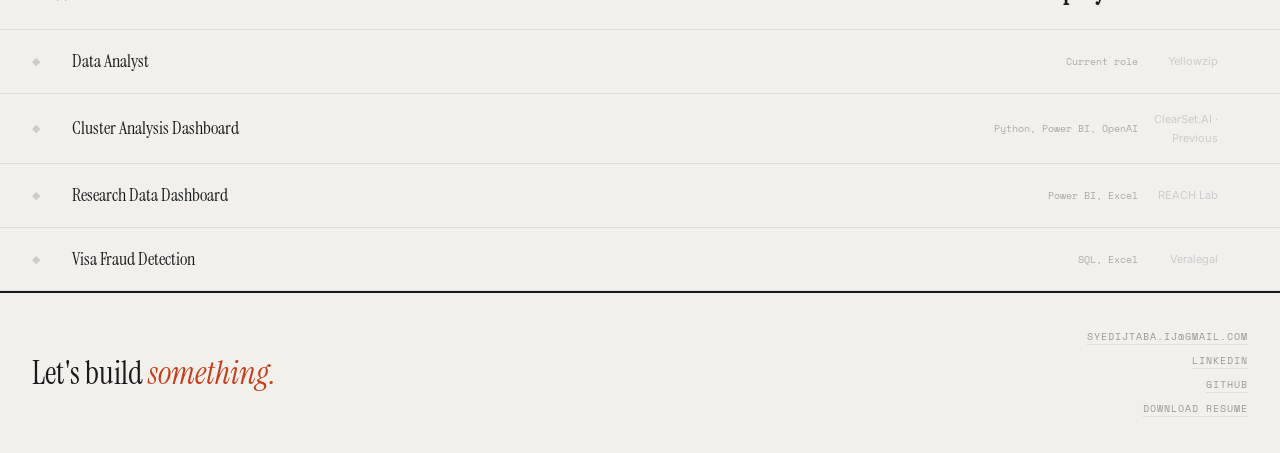
==== commit 0f0eade2: "Refresh homepage impact section Replace the generic process stats with portfolio proof points and ad" ====
--- a/index.html
+++ b/index.html
@@ -99,25 +99,28 @@
   <div class="impact-row">
     <div class="impact-stats">
       <div class="impact-stat">
-        <div class="impact-stat-num">2</div>
-        <div class="impact-stat-label">End-to-end systems built</div>
-      </div>
-      <div class="impact-stat">
-        <div class="impact-stat-num">8+</div>
-        <div class="impact-stat-label">Data &amp; AI tools integrated</div>
-      </div>
-      <div class="impact-stat">
-        <div class="impact-stat-num">RAG</div>
-        <div class="impact-stat-label">AI chatbot, containerized</div>
-      </div>
-      <div class="impact-stat">
-        <div class="impact-stat-num">14</div>
-        <div class="impact-stat-label">Day self-built sprint</div>
+        <div class="impact-stat-num">1M+</div>
+        <div class="impact-stat-label">Fans segmented</div>
+      </div>
+      <div class="impact-stat">
+        <div class="impact-stat-num">12+</div>
+        <div class="impact-stat-label">KPIs automated</div>
+      </div>
+      <div class="impact-stat">
+        <div class="impact-stat-num">$100.6M</div>
+        <div class="impact-stat-label">Revenue analyzed</div>
+      </div>
+      <div class="impact-stat">
+        <div class="impact-stat-num">20 min &rarr; 3 sec</div>
+        <div class="impact-stat-label">Simulation optimized</div>
       </div>
     </div>
     <div class="impact-divider"></div>
     <div class="impact-text">
-      <p>I don't just make charts. I build <strong>automated pipelines</strong> that collect and transform data on a schedule, then layer a <strong>RAG AI chatbot</strong> on top, so the data isn't just analyzed; it answers questions on its own.</p>
+      <div>
+        <h3>Big data. Faster decisions. <span>Smarter systems.</span></h3>
+        <p>From segmenting over one million fans to accelerating reports and building AI-powered tools, I turn complex data into work people can actually use.</p>
+      </div>
     </div>
   </div>
 </section>
--- a/style.css
+++ b/style.css
@@ -323,20 +323,29 @@
 }
 
 .impact-text {
-  padding: 20px 24px;
+  padding: 28px 32px;
   display: flex;
   align-items: center;
 }
 
+.impact-text h3 {
+  font-family: var(--serif);
+  font-size: clamp(24px, 2.2vw, 38px);
+  font-weight: 400;
+  line-height: 1.15;
+  margin-bottom: 12px;
+}
+
+.impact-text h3 span {
+  color: var(--accent);
+  font-style: italic;
+}
+
 .impact-text p {
-  font-size: 13px;
+  font-size: 14px;
   color: #666;
-  line-height: 1.8;
-}
-
-.impact-text strong {
-  color: var(--accent);
-  font-weight: 600;
+  line-height: 1.7;
+  max-width: 720px;
 }
 
 /* PROJECT LIST */
